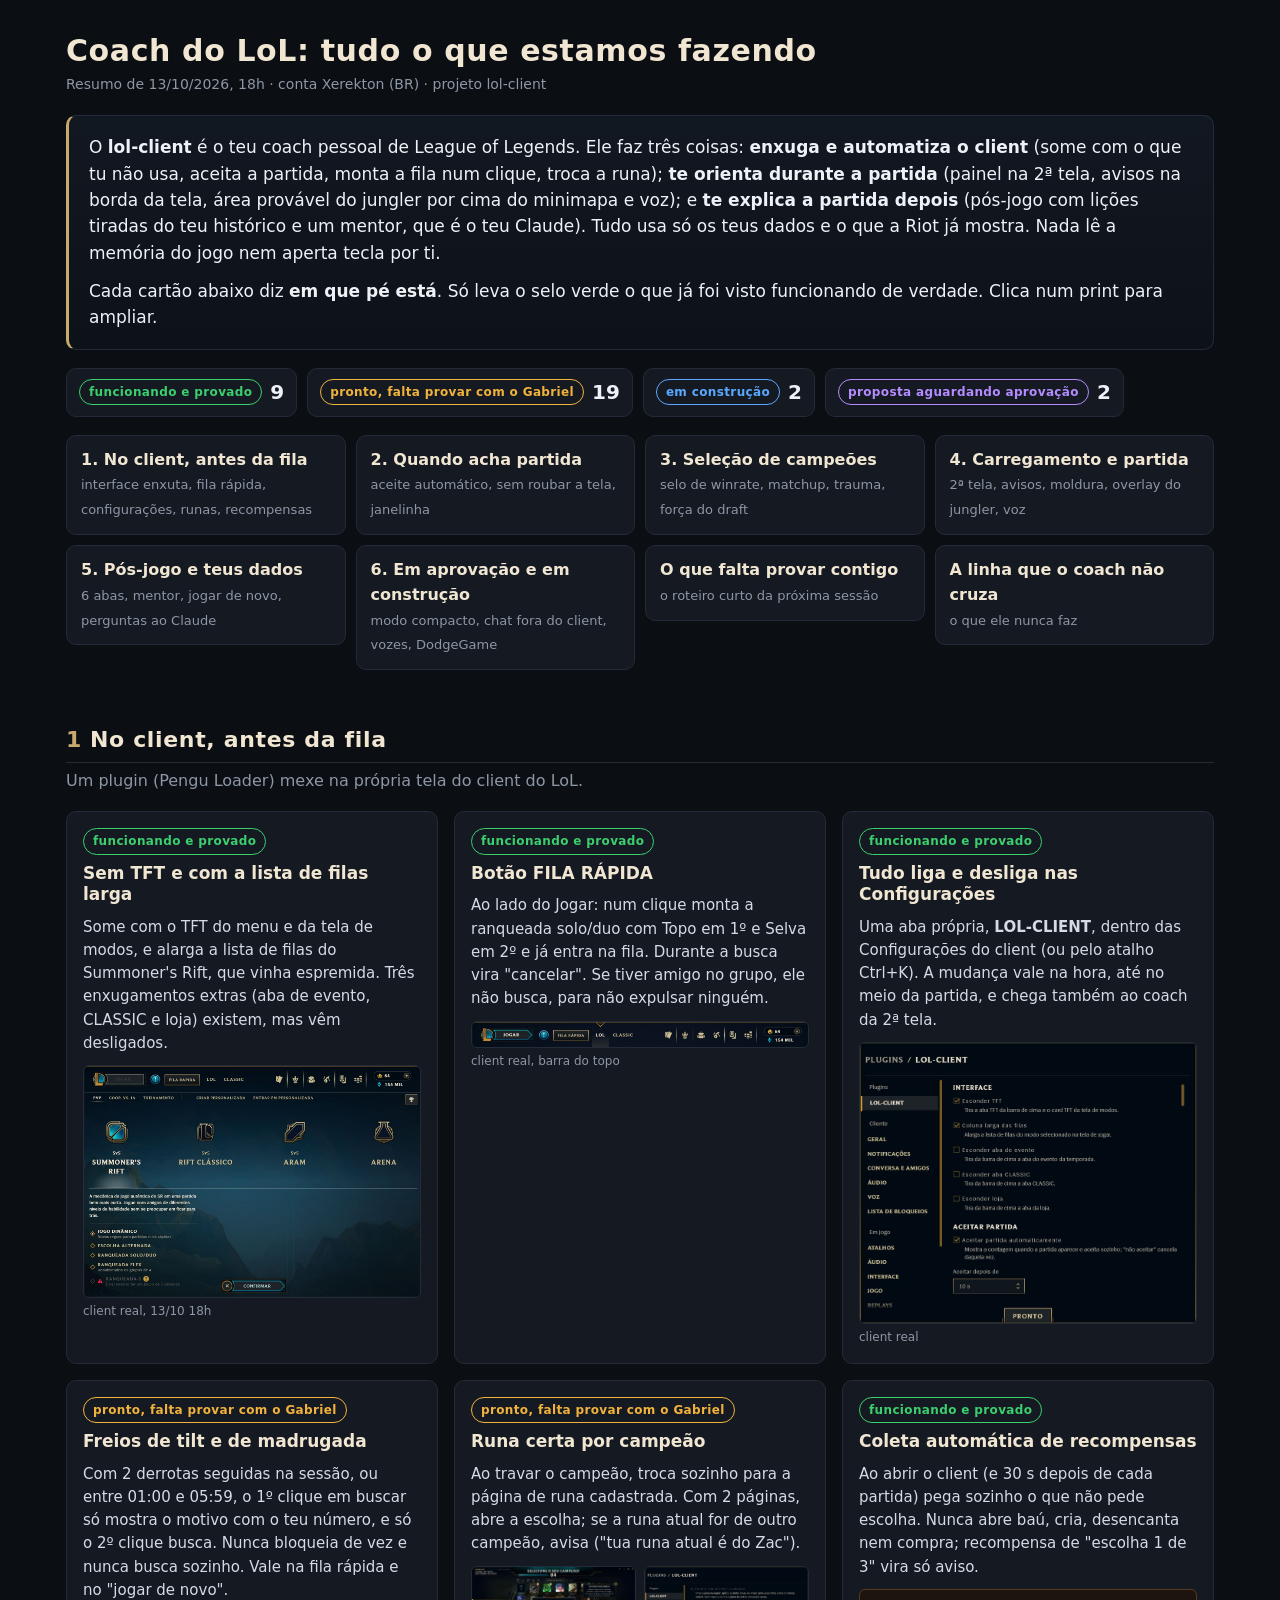
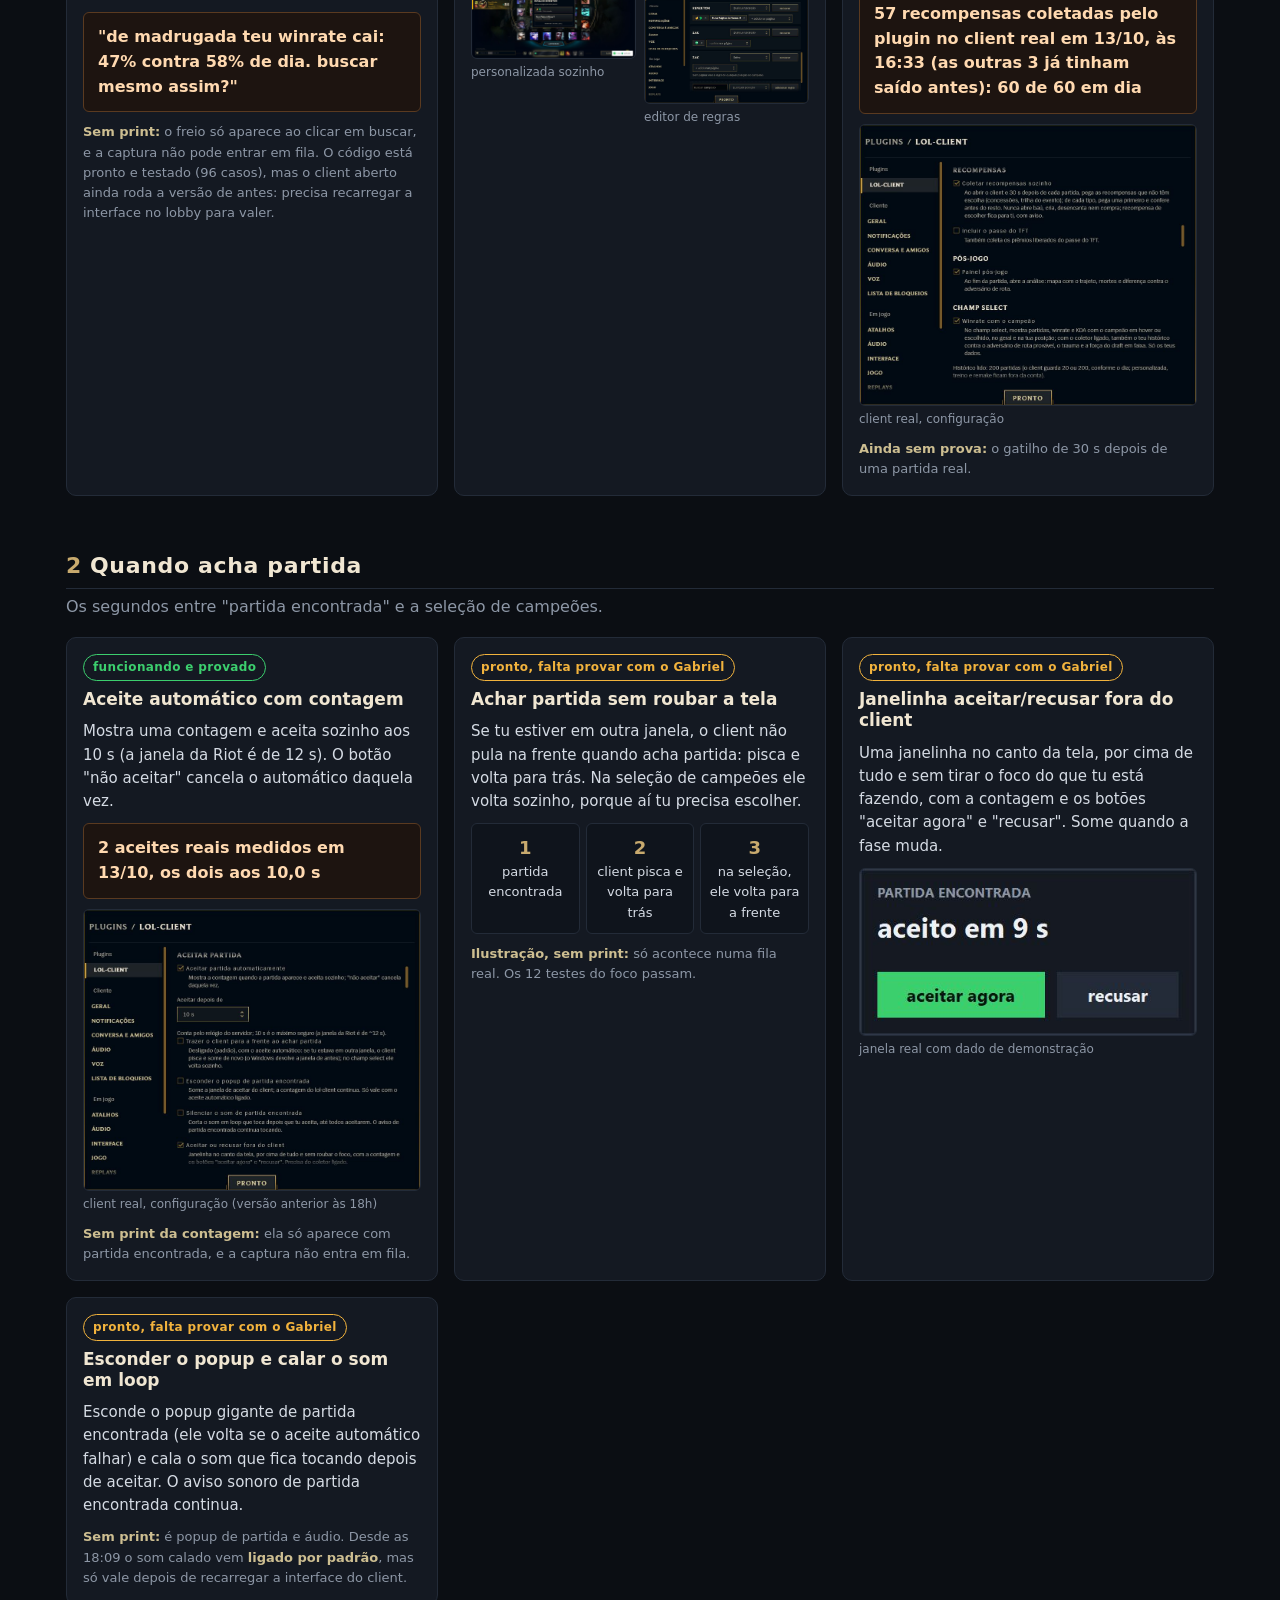
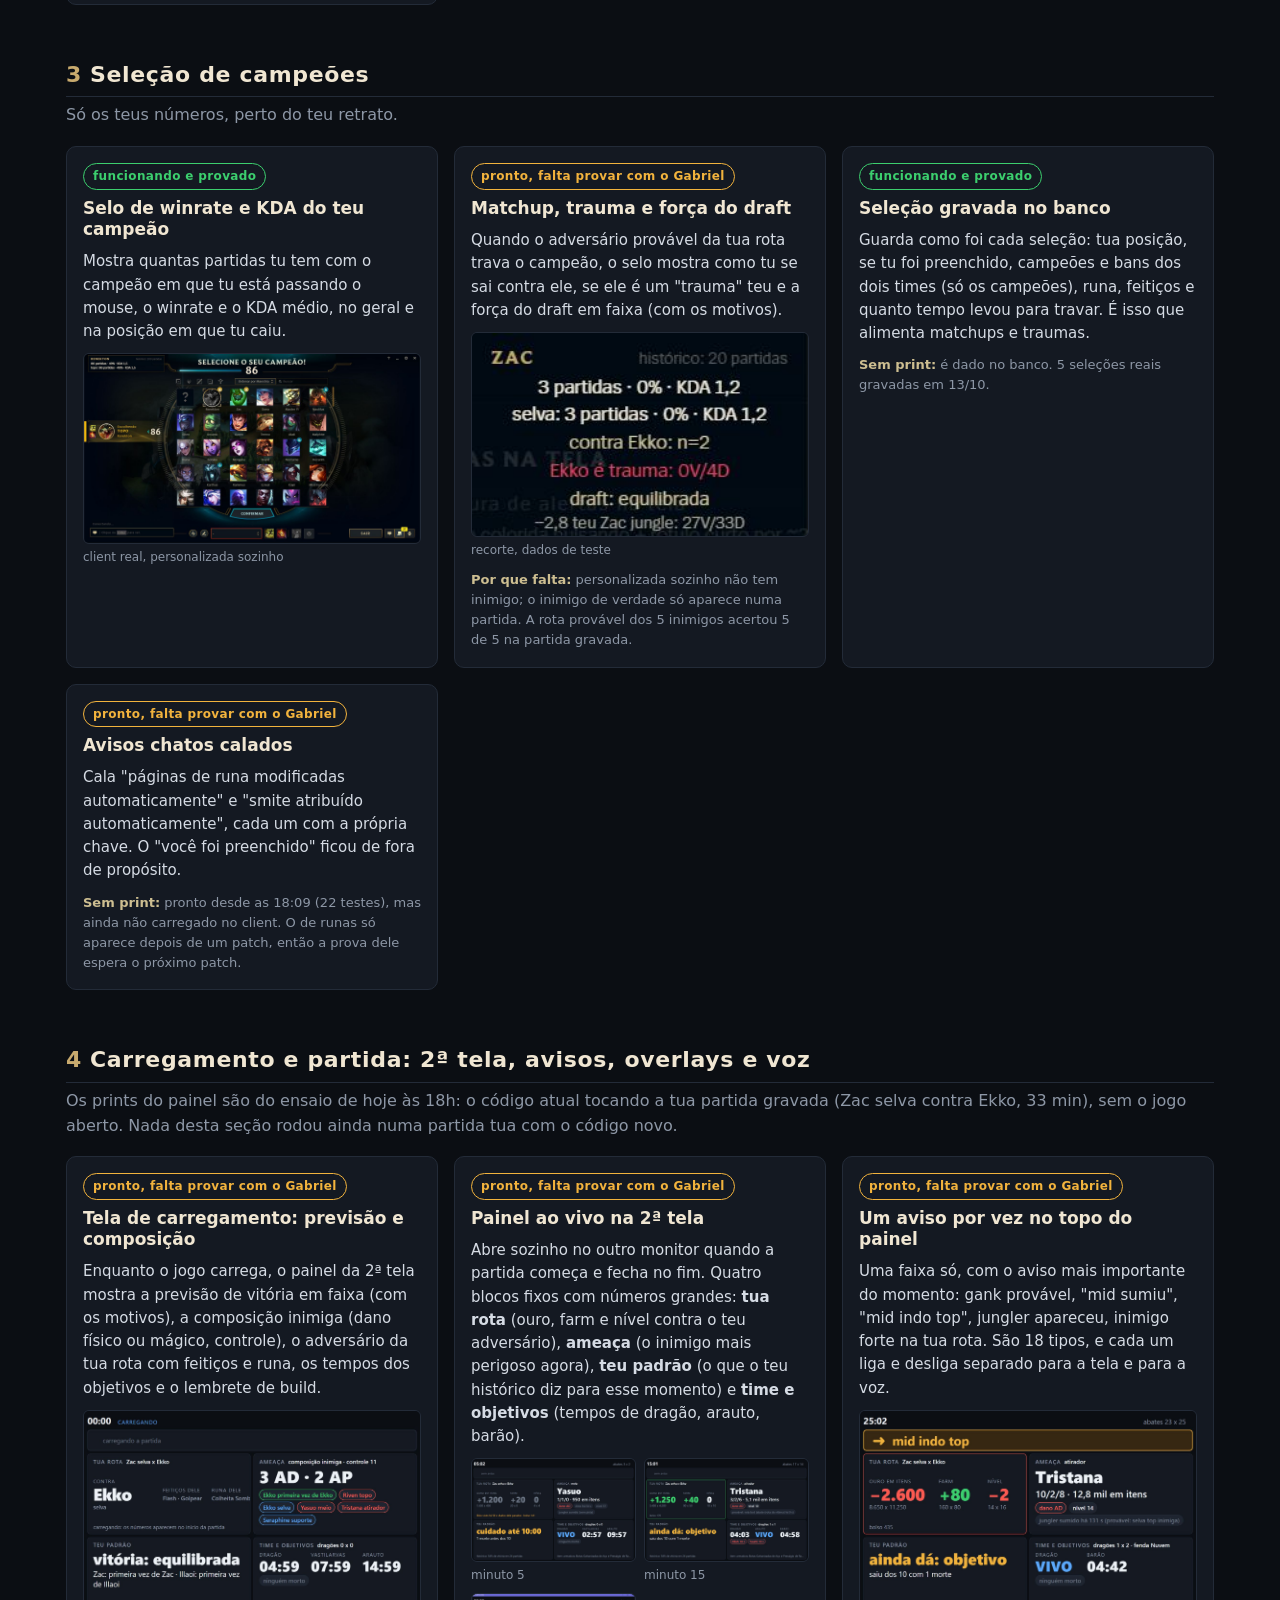
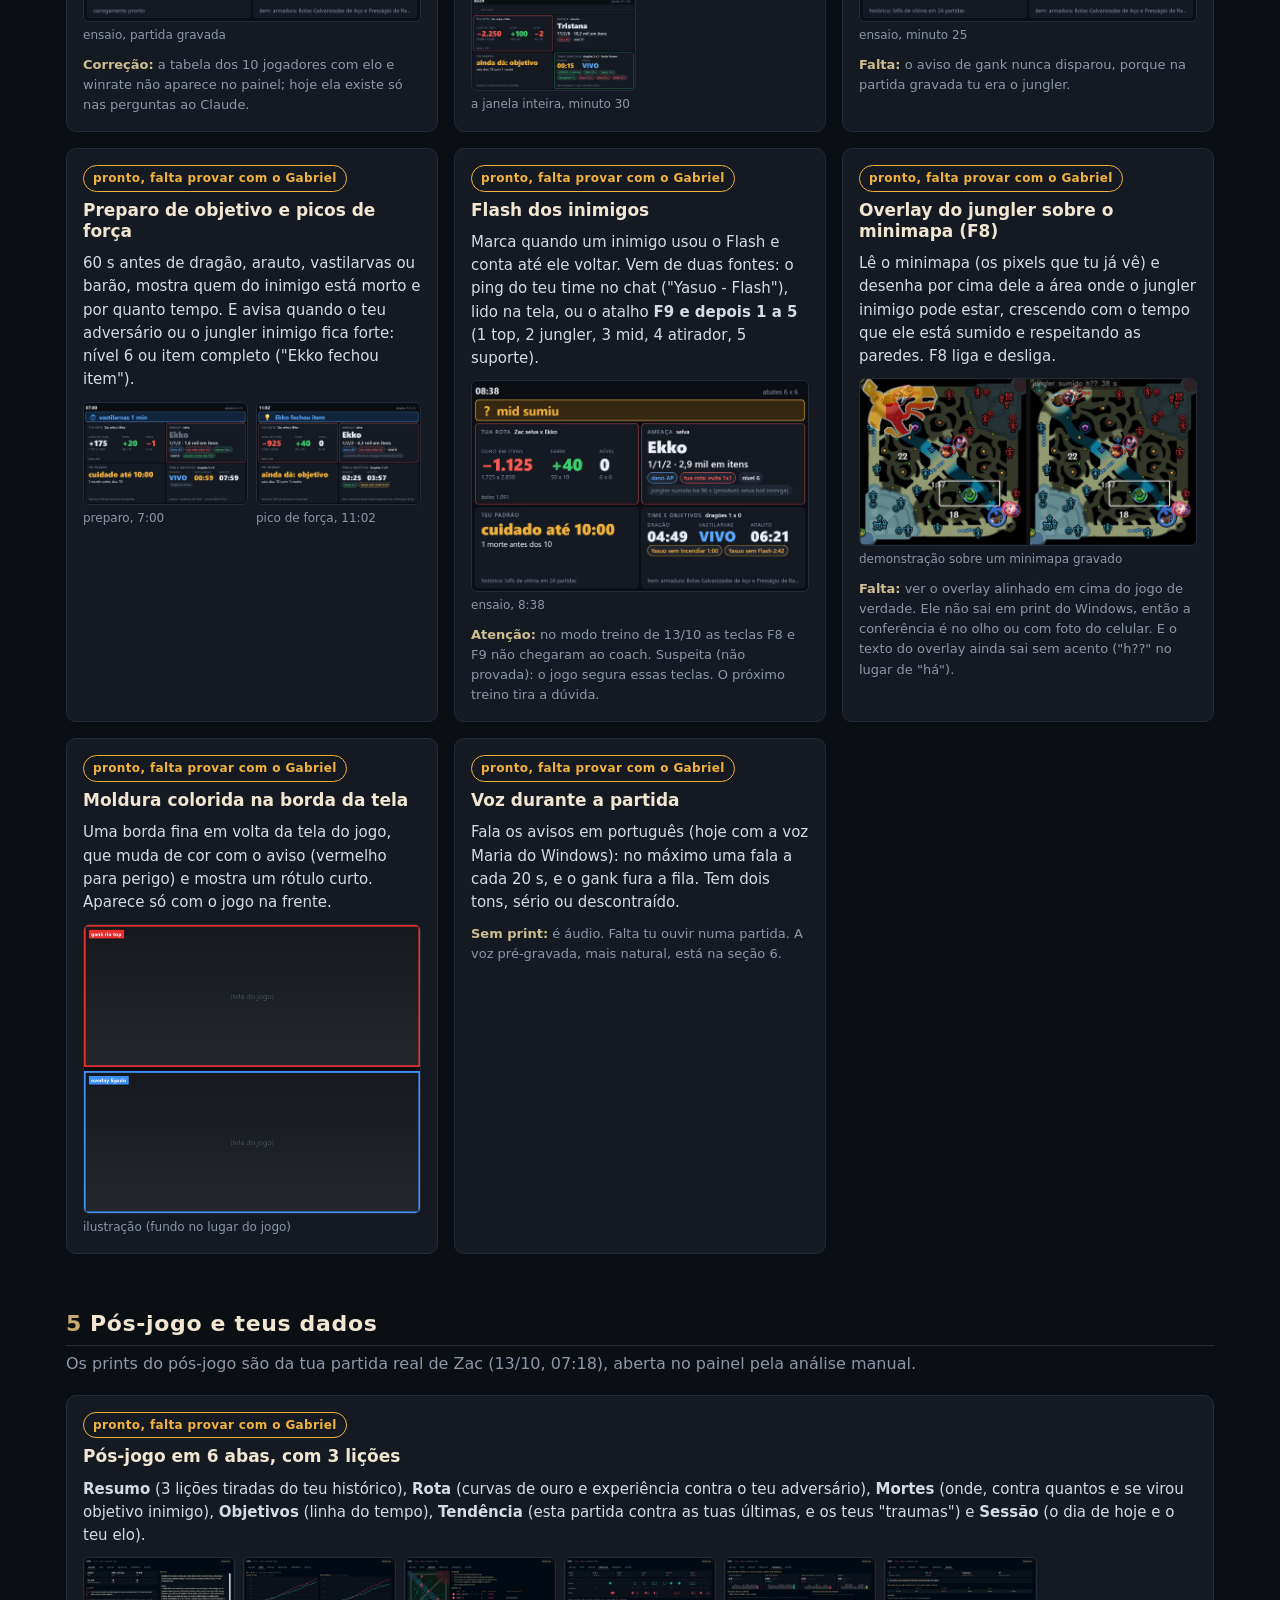
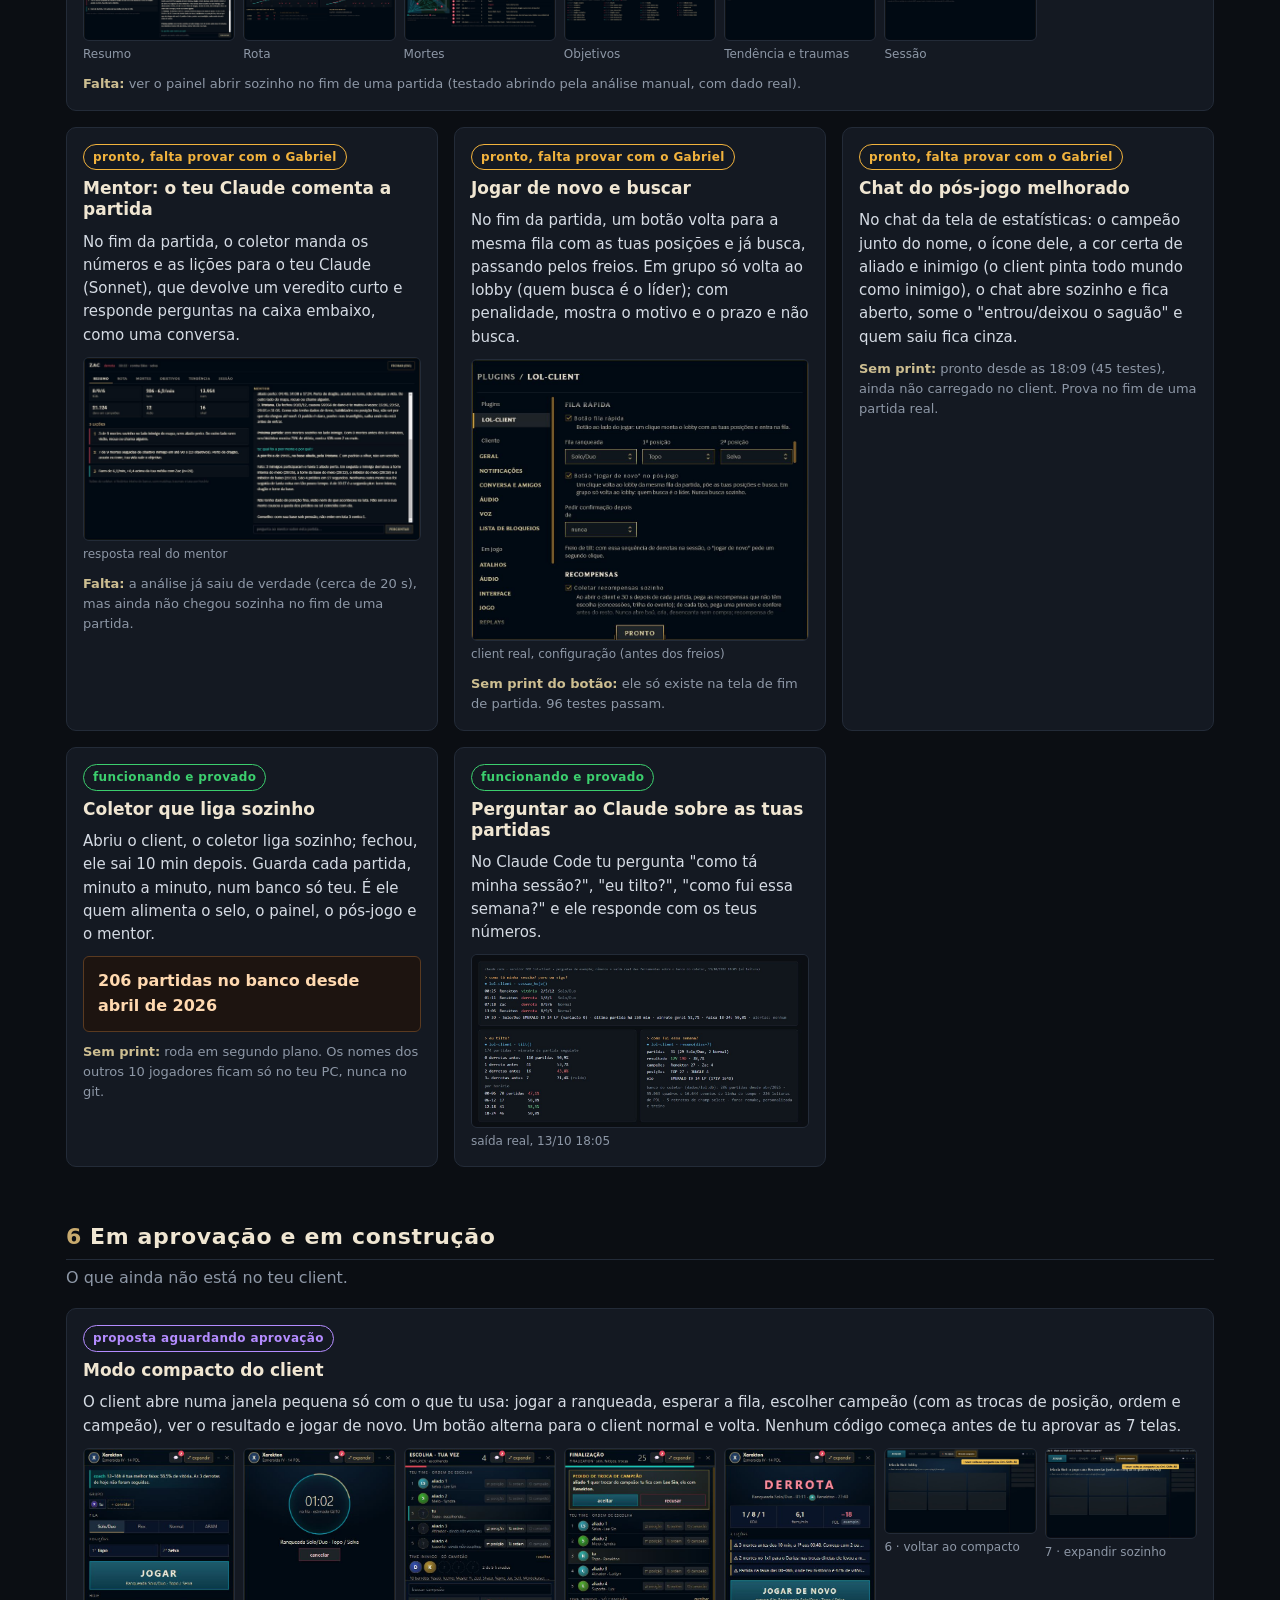
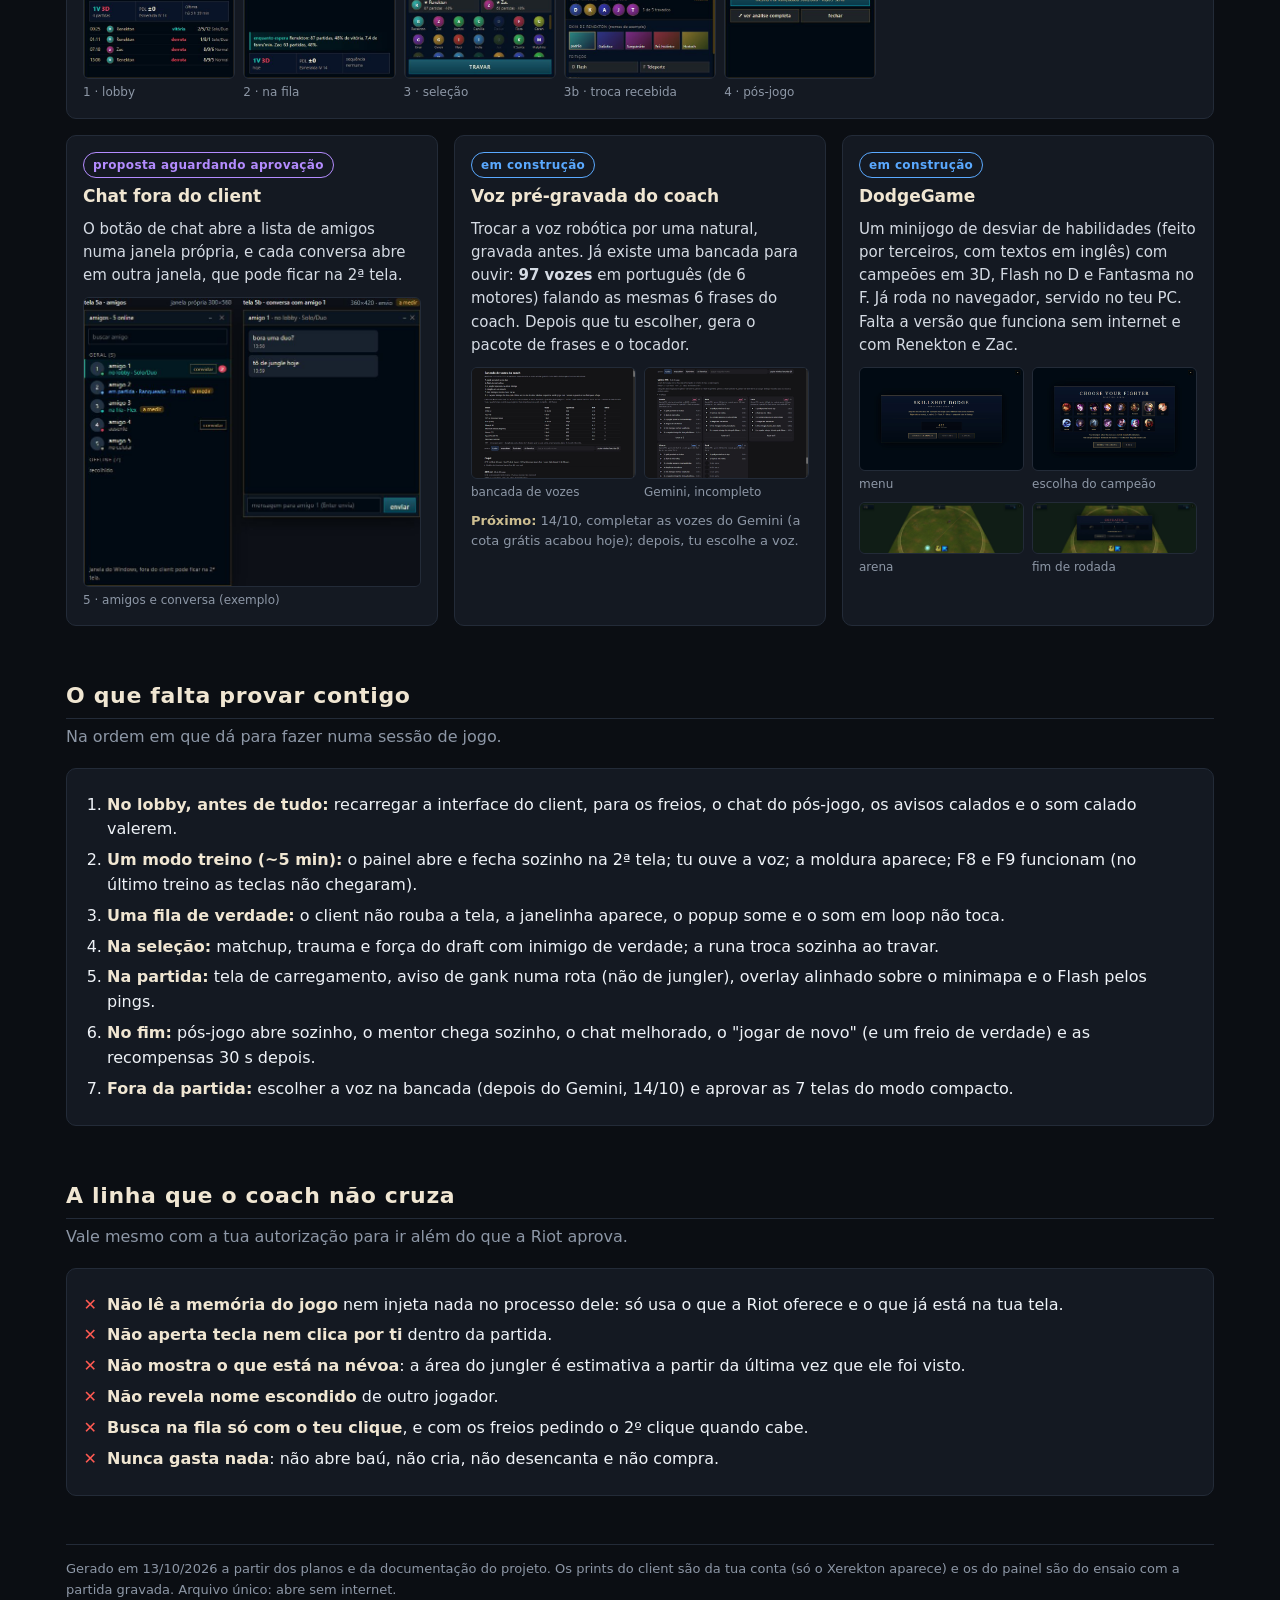
==== docs/2026-10-13-resumo-do-coach.html @ 6335f60d "resumo visual do coach com prints (13/10) html standalone com tudo o que o lol-client faz, por etapa" ====
<!doctype html>
<html lang="pt-BR">
<head>
<meta charset="utf-8">
<meta name="viewport" content="width=device-width, initial-scale=1">
<title>Resumo do coach LoL · 13/10/2026</title>
<style>
:root {
  --fundo: #0b0e13;
  --fundo2: #010a13;
  --bloco: #141922;
  --borda: #232b38;
  --texto: #eef2f7;
  --suave: #8d97a6;
  --ouro: #c8aa6e;
  --ouro-claro: #f0e6d2;
  --ouro-texto: #cdbe91;
  --verde: #3ccf6e;
  --amarelo: #f2b33d;
  --azul: #5aa9ff;
  --roxo: #b48cff;
  --vermelho: #ff5a52;
  --raio: 10px;
}
* { box-sizing: border-box; }
html { scroll-behavior: smooth; }
body {
  margin: 0; background: var(--fundo); color: var(--texto);
  font: 16px/1.55 "Segoe UI", system-ui, -apple-system, sans-serif;
}
.pagina { max-width: 1180px; margin: 0 auto; padding: 32px 16px 80px; }
h1, h2, h3 { color: var(--ouro-claro); line-height: 1.25; }
h1 { font-size: 30px; margin: 0 0 4px; letter-spacing: .02em; }
h2 {
  font-size: 22px; margin: 56px 0 6px; padding-bottom: 8px;
  border-bottom: 1px solid var(--borda); letter-spacing: .03em;
}
h2 .num { color: var(--ouro); margin-right: 8px; }
h3 { font-size: 17px; margin: 0; }
p { margin: 0 0 12px; }
a { color: var(--ouro-texto); }
.data { color: var(--suave); font-size: 14px; margin-bottom: 20px; }
.intro {
  background: linear-gradient(180deg, #121821, #0d1219); border: 1px solid var(--borda);
  border-left: 3px solid var(--ouro); border-radius: var(--raio); padding: 18px 20px; font-size: 17px;
}
.sub { color: var(--suave); margin: 0 0 18px; }

/* legenda de status */
.legenda { display: flex; flex-wrap: wrap; gap: 10px; margin: 18px 0 8px; }
.legenda .item {
  display: flex; align-items: center; gap: 8px; background: var(--bloco); border: 1px solid var(--borda);
  border-radius: var(--raio); padding: 8px 12px; font-size: 14px;
}
.legenda b { font-size: 20px; }

.selo {
  display: inline-block; font-size: 12px; font-weight: 700; letter-spacing: .03em; padding: 3px 9px;
  border-radius: 999px; border: 1.5px solid currentColor; white-space: nowrap;
}
.selo.ok { color: var(--verde); }
.selo.falta { color: var(--amarelo); }
.selo.constr { color: var(--azul); }
.selo.prop { color: var(--roxo); }

/* índice */
.indice {
  display: grid; grid-template-columns: repeat(auto-fit, minmax(240px, 1fr)); gap: 10px; margin: 18px 0 0;
  padding: 0; list-style: none;
}
.indice a {
  display: block; text-decoration: none; background: var(--bloco); border: 1px solid var(--borda);
  border-radius: var(--raio); padding: 12px 14px; color: var(--texto);
}
.indice a:hover { border-color: var(--ouro); }
.indice .t { color: var(--ouro-claro); font-weight: 600; }
.indice .d { color: var(--suave); font-size: 13px; }

/* cartões */
.grade { display: grid; grid-template-columns: repeat(auto-fill, minmax(340px, 1fr)); gap: 16px; margin-top: 18px; }
.cartao {
  background: var(--bloco); border: 1px solid var(--borda); border-radius: var(--raio);
  padding: 16px; display: flex; flex-direction: column; gap: 10px; min-width: 0;
}
.cartao.largo { grid-column: 1 / -1; }
.cartao .topo { display: flex; flex-direction: column-reverse; align-items: flex-start; gap: 8px; }
.cartao p { color: #d5dbe4; font-size: 15px; margin: 0; }
.cartao .nota { color: var(--suave); font-size: 13px; }
.cartao .nota b { color: var(--ouro-texto); font-weight: 600; }
.prints { display: grid; grid-template-columns: repeat(auto-fill, minmax(150px, 1fr)); gap: 8px; }
.prints.um { grid-template-columns: 1fr; }
.prints.dois { grid-template-columns: 1fr 1fr; }
figure { margin: 0; }
figure img {
  width: 100%; display: block; border-radius: 6px; border: 1px solid var(--borda); cursor: zoom-in;
  background: #000; aspect-ratio: auto;
}
figure img:hover { border-color: var(--ouro); }
figcaption { font-size: 12px; color: var(--suave); margin-top: 4px; }
.sem-print {
  border: 1px dashed var(--borda); border-radius: 6px; padding: 12px; font-size: 13px; color: var(--suave);
}
.frase {
  background: #1d1410; border: 1px solid #5a3a20; border-radius: 6px; padding: 12px 14px;
  color: #ffd9b0; font-weight: 600;
}
.passos3 { display: grid; grid-template-columns: repeat(3, 1fr); gap: 6px; }
.passos3 div {
  background: #0f141c; border: 1px solid var(--borda); border-radius: 6px; padding: 10px 8px;
  font-size: 13px; text-align: center; color: #d5dbe4;
}
.passos3 div b { display: block; color: var(--ouro); font-size: 18px; }

/* listas finais */
.lista { background: var(--bloco); border: 1px solid var(--borda); border-radius: var(--raio); padding: 18px 22px 18px 40px; margin: 16px 0 0; }
.lista li { margin: 6px 0; }
.lista li b { color: var(--ouro-claro); }
.linha li::marker { content: "✕  "; color: var(--vermelho); }

/* ampliar */
dialog {
  border: 1px solid var(--ouro); background: var(--fundo2); color: var(--texto); padding: 10px;
  max-width: 96vw; max-height: 94vh; border-radius: 8px;
}
dialog::backdrop { background: rgba(0, 0, 0, .85); }
dialog img { max-width: calc(96vw - 24px); max-height: calc(94vh - 70px); display: block; margin: 0 auto; cursor: zoom-out; }
dialog p { color: var(--suave); font-size: 13px; margin: 8px 4px 0; max-width: 1100px; }
.rodape { color: var(--suave); font-size: 13px; margin-top: 48px; border-top: 1px solid var(--borda); padding-top: 14px; }

@media (max-width: 560px) {
  .grade { grid-template-columns: 1fr; }
  .prints.dois { grid-template-columns: 1fr; }
  h1 { font-size: 24px; }
}
</style>
</head>
<body>
<div class="pagina">

<h1>Coach do LoL: tudo o que estamos fazendo</h1>
<div class="data">Resumo de 13/10/2026, 18h · conta Xerekton (BR) · projeto lol-client</div>

<div class="intro">
  <p>O <b>lol-client</b> é o teu coach pessoal de League of Legends. Ele faz três coisas: <b>enxuga e automatiza o client</b>
  (some com o que tu não usa, aceita a partida, monta a fila num clique, troca a runa); <b>te orienta durante a partida</b>
  (painel na 2ª tela, avisos na borda da tela, área provável do jungler por cima do minimapa e voz); e <b>te explica a partida
  depois</b> (pós-jogo com lições tiradas do teu histórico e um mentor, que é o teu Claude). Tudo usa só os teus dados e o que
  a Riot já mostra. Nada lê a memória do jogo nem aperta tecla por ti.</p>
  <p style="margin:0">Cada cartão abaixo diz <b>em que pé está</b>. Só leva o selo verde o que já foi visto funcionando de verdade.
  Clica num print para ampliar.</p>
</div>

<div class="legenda" id="legenda">
  <div class="item"><span class="selo ok">funcionando e provado</span><b data-conta="ok">0</b></div>
  <div class="item"><span class="selo falta">pronto, falta provar com o Gabriel</span><b data-conta="falta">0</b></div>
  <div class="item"><span class="selo constr">em construção</span><b data-conta="constr">0</b></div>
  <div class="item"><span class="selo prop">proposta aguardando aprovação</span><b data-conta="prop">0</b></div>
</div>

<ul class="indice">
  <li><a href="#client"><span class="t">1. No client, antes da fila</span><br><span class="d">interface enxuta, fila rápida, configurações, runas, recompensas</span></a></li>
  <li><a href="#partida-achada"><span class="t">2. Quando acha partida</span><br><span class="d">aceite automático, sem roubar a tela, janelinha</span></a></li>
  <li><a href="#champ"><span class="t">3. Seleção de campeões</span><br><span class="d">selo de winrate, matchup, trauma, força do draft</span></a></li>
  <li><a href="#ao-vivo"><span class="t">4. Carregamento e partida</span><br><span class="d">2ª tela, avisos, moldura, overlay do jungler, voz</span></a></li>
  <li><a href="#pos-jogo"><span class="t">5. Pós-jogo e teus dados</span><br><span class="d">6 abas, mentor, jogar de novo, perguntas ao Claude</span></a></li>
  <li><a href="#novidades"><span class="t">6. Em aprovação e em construção</span><br><span class="d">modo compacto, chat fora do client, vozes, DodgeGame</span></a></li>
  <li><a href="#falta"><span class="t">O que falta provar contigo</span><br><span class="d">o roteiro curto da próxima sessão</span></a></li>
  <li><a href="#linha"><span class="t">A linha que o coach não cruza</span><br><span class="d">o que ele nunca faz</span></a></li>
</ul>

<!-- ====================================================== 1 -->
<h2 id="client"><span class="num">1</span>No client, antes da fila</h2>
<p class="sub">Um plugin (Pengu Loader) mexe na própria tela do client do LoL.</p>
<div class="grade">

  <div class="cartao" data-status="ok">
    <div class="topo"><h3>Sem TFT e com a lista de filas larga</h3><span class="selo ok">funcionando e provado</span></div>
    <p>Some com o TFT do menu e da tela de modos, e alarga a lista de filas do Summoner's Rift, que vinha espremida.
    Três enxugamentos extras (aba de evento, CLASSIC e loja) existem, mas vêm desligados.</p>
    <div class="prints um"><figure><img src="[data-uri]" alt="Tela de modos sem o TFT"
      data-legenda="Client real, 13/10 às 18h: tela de modos com Summoner's Rift, Rift Clássico, ARAM e Arena. O TFT sumiu e a lista de filas está larga (340 px), medido na hora."><figcaption>client real, 13/10 18h</figcaption></figure></div>
  </div>

  <div class="cartao" data-status="ok">
    <div class="topo"><h3>Botão FILA RÁPIDA</h3><span class="selo ok">funcionando e provado</span></div>
    <p>Ao lado do Jogar: num clique monta a ranqueada solo/duo com Topo em 1º e Selva em 2º e já entra na fila.
    Durante a busca vira "cancelar". Se tiver amigo no grupo, ele não busca, para não expulsar ninguém.</p>
    <div class="prints um"><figure><img src="[data-uri]" alt="Botão fila rápida"
      data-legenda="Barra do topo do client real: o botão FILA RÁPIDA ao lado do JOGAR. Nada foi clicado para o print."><figcaption>client real, barra do topo</figcaption></figure></div>
  </div>

  <div class="cartao" data-status="ok">
    <div class="topo"><h3>Tudo liga e desliga nas Configurações</h3><span class="selo ok">funcionando e provado</span></div>
    <p>Uma aba própria, <b>LOL-CLIENT</b>, dentro das Configurações do client (ou pelo atalho Ctrl+K). A mudança vale na hora,
    até no meio da partida, e chega também ao coach da 2ª tela.</p>
    <div class="prints um"><figure><img src="[data-uri]" alt="Configurações LOL-CLIENT"
      data-legenda="Configurações › Plugins › LOL-CLIENT no client real: Esconder TFT e Coluna larga ligados; os 3 extras desligados; aceite automático aos 10 s."><figcaption>client real</figcaption></figure></div>
  </div>

  <div class="cartao" data-status="falta">
    <div class="topo"><h3>Freios de tilt e de madrugada</h3><span class="selo falta">pronto, falta provar com o Gabriel</span></div>
    <p>Com 2 derrotas seguidas na sessão, ou entre 01:00 e 05:59, o 1º clique em buscar só mostra o motivo com o teu número,
    e só o 2º clique busca. Nunca bloqueia de vez e nunca busca sozinho. Vale na fila rápida e no "jogar de novo".</p>
    <div class="frase">"de madrugada teu winrate cai: 47% contra 58% de dia. buscar mesmo assim?"</div>
    <p class="nota"><b>Sem print:</b> o freio só aparece ao clicar em buscar, e a captura não pode entrar em fila. O código está pronto
    e testado (96 casos), mas o client aberto ainda roda a versão de antes: precisa recarregar a interface no lobby para valer.</p>
  </div>

  <div class="cartao" data-status="falta">
    <div class="topo"><h3>Runa certa por campeão</h3><span class="selo falta">pronto, falta provar com o Gabriel</span></div>
    <p>Ao travar o campeão, troca sozinho para a página de runa cadastrada. Com 2 páginas, abre a escolha; se a runa atual for
    de outro campeão, avisa ("tua runa atual é do Zac").</p>
    <div class="prints dois">
      <figure><img src="[data-uri]" alt="Popup de runas do Renekton"
        data-legenda="Personalizada sozinho (só o Xerekton): popup RUNAS DE RENEKTON com as 2 páginas e o aviso 'runa aplicada'. Falta travar numa partida de verdade."><figcaption>personalizada sozinho</figcaption></figure>
      <figure><img src="[data-uri]" alt="Editor de regras de runa"
        data-legenda="Editor de regras de runa nas Configurações: Renekton com 2 páginas, Zac em qualquer posição, Zac na selva."><figcaption>editor de regras</figcaption></figure>
    </div>
  </div>

  <div class="cartao" data-status="ok">
    <div class="topo"><h3>Coleta automática de recompensas</h3><span class="selo ok">funcionando e provado</span></div>
    <p>Ao abrir o client (e 30 s depois de cada partida) pega sozinho o que não pede escolha. Nunca abre baú, cria, desencanta
    nem compra; recompensa de "escolha 1 de 3" vira só aviso.</p>
    <div class="frase">57 recompensas coletadas pelo plugin no client real em 13/10, às 16:33 (as outras 3 já tinham saído antes): 60 de 60 em dia</div>
    <div class="prints um"><figure><img src="[data-uri]" alt="Configuração de recompensas"
      data-legenda="Seção RECOMPENSAS nas Configurações do client real: coleta ligada, passe do TFT desligado."><figcaption>client real, configuração</figcaption></figure></div>
    <p class="nota"><b>Ainda sem prova:</b> o gatilho de 30 s depois de uma partida real.</p>
  </div>

</div>

<!-- ====================================================== 2 -->
<h2 id="partida-achada"><span class="num">2</span>Quando acha partida</h2>
<p class="sub">Os segundos entre "partida encontrada" e a seleção de campeões.</p>
<div class="grade">

  <div class="cartao" data-status="ok">
    <div class="topo"><h3>Aceite automático com contagem</h3><span class="selo ok">funcionando e provado</span></div>
    <p>Mostra uma contagem e aceita sozinho aos 10 s (a janela da Riot é de 12 s). O botão "não aceitar" cancela o automático
    daquela vez.</p>
    <div class="frase">2 aceites reais medidos em 13/10, os dois aos 10,0 s</div>
    <div class="prints um"><figure><img src="[data-uri]" alt="Configuração de aceitar partida"
      data-legenda="Seção ACEITAR PARTIDA no client real. Atenção: é a versão carregada antes das mudanças das 18h; no código atual o 'silenciar o som' vem ligado e o texto diz 'depois de aceitar'."><figcaption>client real, configuração (versão anterior às 18h)</figcaption></figure></div>
    <p class="nota"><b>Sem print da contagem:</b> ela só aparece com partida encontrada, e a captura não entra em fila.</p>
  </div>

  <div class="cartao" data-status="falta">
    <div class="topo"><h3>Achar partida sem roubar a tela</h3><span class="selo falta">pronto, falta provar com o Gabriel</span></div>
    <p>Se tu estiver em outra janela, o client não pula na frente quando acha partida: pisca e volta para trás. Na seleção de
    campeões ele volta sozinho, porque aí tu precisa escolher.</p>
    <div class="passos3">
      <div><b>1</b>partida encontrada</div>
      <div><b>2</b>client pisca e volta para trás</div>
      <div><b>3</b>na seleção, ele volta para a frente</div>
    </div>
    <p class="nota"><b>Ilustração, sem print:</b> só acontece numa fila real. Os 12 testes do foco passam.</p>
  </div>

  <div class="cartao" data-status="falta">
    <div class="topo"><h3>Janelinha aceitar/recusar fora do client</h3><span class="selo falta">pronto, falta provar com o Gabriel</span></div>
    <p>Uma janelinha no canto da tela, por cima de tudo e sem tirar o foco do que tu está fazendo, com a contagem e os botões
    "aceitar agora" e "recusar". Some quando a fase muda.</p>
    <div class="prints um"><figure><img src="[data-uri]" alt="Janelinha de partida encontrada"
      data-legenda="A janelinha de verdade, aberta com uma partida de demonstração (nada foi ao client), capturada e fechada logo depois."><figcaption>janela real com dado de demonstração</figcaption></figure></div>
  </div>

  <div class="cartao" data-status="falta">
    <div class="topo"><h3>Esconder o popup e calar o som em loop</h3><span class="selo falta">pronto, falta provar com o Gabriel</span></div>
    <p>Esconde o popup gigante de partida encontrada (ele volta se o aceite automático falhar) e cala o som que fica tocando
    depois de aceitar. O aviso sonoro de partida encontrada continua.</p>
    <p class="nota"><b>Sem print:</b> é popup de partida e áudio. Desde as 18:09 o som calado vem <b>ligado por padrão</b>, mas só vale
    depois de recarregar a interface do client.</p>
  </div>

</div>

<!-- ====================================================== 3 -->
<h2 id="champ"><span class="num">3</span>Seleção de campeões</h2>
<p class="sub">Só os teus números, perto do teu retrato.</p>
<div class="grade">

  <div class="cartao" data-status="ok">
    <div class="topo"><h3>Selo de winrate e KDA do teu campeão</h3><span class="selo ok">funcionando e provado</span></div>
    <p>Mostra quantas partidas tu tem com o campeão em que tu está passando o mouse, o winrate e o KDA médio, no geral e na posição
    em que tu caiu.</p>
    <div class="prints um"><figure><img src="[data-uri]" alt="Selo de winrate do Renekton"
      data-legenda="Personalizada sozinho (só o Xerekton): selo no canto, 'Renekton: 86 partidas · 49% · KDA 1,5', igual ao cálculo do coletor."><figcaption>client real, personalizada sozinho</figcaption></figure></div>
  </div>

  <div class="cartao" data-status="falta">
    <div class="topo"><h3>Matchup, trauma e força do draft</h3><span class="selo falta">pronto, falta provar com o Gabriel</span></div>
    <p>Quando o adversário provável da tua rota trava o campeão, o selo mostra como tu se sai contra ele, se ele é um "trauma"
    teu e a força do draft em faixa (com os motivos).</p>
    <div class="prints um"><figure><img src="[data-uri]" alt="Selo com matchup e trauma"
      data-legenda="Recorte do selo com dados de teste (o inimigo veio de uma partida gravada): 'contra Ekko: n=2', 'Ekko é trauma: 0V/4D', 'draft: equilibrada'."><figcaption>recorte, dados de teste</figcaption></figure></div>
    <p class="nota"><b>Por que falta:</b> personalizada sozinho não tem inimigo; o inimigo de verdade só aparece numa partida.
    A rota provável dos 5 inimigos acertou 5 de 5 na partida gravada.</p>
  </div>

  <div class="cartao" data-status="ok">
    <div class="topo"><h3>Seleção gravada no banco</h3><span class="selo ok">funcionando e provado</span></div>
    <p>Guarda como foi cada seleção: tua posição, se tu foi preenchido, campeões e bans dos dois times (só os campeões), runa,
    feitiços e quanto tempo levou para travar. É isso que alimenta matchups e traumas.</p>
    <p class="nota"><b>Sem print:</b> é dado no banco. 5 seleções reais gravadas em 13/10.</p>
  </div>

  <div class="cartao" data-status="falta">
    <div class="topo"><h3>Avisos chatos calados</h3><span class="selo falta">pronto, falta provar com o Gabriel</span></div>
    <p>Cala "páginas de runa modificadas automaticamente" e "smite atribuído automaticamente", cada um com a própria chave.
    O "você foi preenchido" ficou de fora de propósito.</p>
    <p class="nota"><b>Sem print:</b> pronto desde as 18:09 (22 testes), mas ainda não carregado no client. O de runas só aparece
    depois de um patch, então a prova dele espera o próximo patch.</p>
  </div>

</div>

<!-- ====================================================== 4 -->
<h2 id="ao-vivo"><span class="num">4</span>Carregamento e partida: 2ª tela, avisos, overlays e voz</h2>
<p class="sub">Os prints do painel são do ensaio de hoje às 18h: o código atual tocando a tua partida gravada (Zac selva contra Ekko,
33 min), sem o jogo aberto. Nada desta seção rodou ainda numa partida tua com o código novo.</p>
<div class="grade">

  <div class="cartao" data-status="falta">
    <div class="topo"><h3>Tela de carregamento: previsão e composição</h3><span class="selo falta">pronto, falta provar com o Gabriel</span></div>
    <p>Enquanto o jogo carrega, o painel da 2ª tela mostra a previsão de vitória em faixa (com os motivos), a composição inimiga
    (dano físico ou mágico, controle), o adversário da tua rota com feitiços e runa, os tempos dos objetivos e o lembrete de build.</p>
    <div class="prints um"><figure><img src="[data-uri]" alt="Painel no carregamento"
      data-legenda="Ensaio de hoje (18:02), partida gravada, Riot API simulada: 'vitória: equilibrada', '3 AD · 2 AP · controle 11', inimigos por rota e lembrete de armadura."><figcaption>ensaio, partida gravada</figcaption></figure></div>
    <p class="nota"><b>Correção:</b> a tabela dos 10 jogadores com elo e winrate não aparece no painel; hoje ela existe só nas perguntas ao Claude.</p>
  </div>

  <div class="cartao" data-status="falta">
    <div class="topo"><h3>Painel ao vivo na 2ª tela</h3><span class="selo falta">pronto, falta provar com o Gabriel</span></div>
    <p>Abre sozinho no outro monitor quando a partida começa e fecha no fim. Quatro blocos fixos com números grandes:
    <b>tua rota</b> (ouro, farm e nível contra o teu adversário), <b>ameaça</b> (o inimigo mais perigoso agora),
    <b>teu padrão</b> (o que o teu histórico diz para esse momento) e <b>time e objetivos</b> (tempos de dragão, arauto, barão).</p>
    <div class="prints">
      <figure><img src="[data-uri]" alt="Painel aos 5 min"
        data-legenda="Ensaio, minuto 5: 'cuidado até 10:00' (teu padrão), Yasuo como ameaça, aviso de que o Ekko está há 58 s fora de vista."><figcaption>minuto 5</figcaption></figure>
      <figure><img src="[data-uri]" alt="Painel aos 15 min"
        data-legenda="Ensaio, minuto 15: +1.250 de ouro na rota, Tristana como ameaça, inimigos mortos com o tempo para renascer."><figcaption>minuto 15</figcaption></figure>
      <figure><img src="[data-uri]" alt="Janela do painel"
        data-legenda="A janela 'Coach ao vivo' como ela abre na 2ª tela (ensaio, minuto 30): JANELA com 3 inimigos mortos e o barão vivo."><figcaption>a janela inteira, minuto 30</figcaption></figure>
    </div>
  </div>

  <div class="cartao" data-status="falta">
    <div class="topo"><h3>Um aviso por vez no topo do painel</h3><span class="selo falta">pronto, falta provar com o Gabriel</span></div>
    <p>Uma faixa só, com o aviso mais importante do momento: gank provável, "mid sumiu", "mid indo top", jungler apareceu,
    inimigo forte na tua rota. São 18 tipos, e cada um liga e desliga separado para a tela e para a voz.</p>
    <div class="prints um"><figure><img src="[data-uri]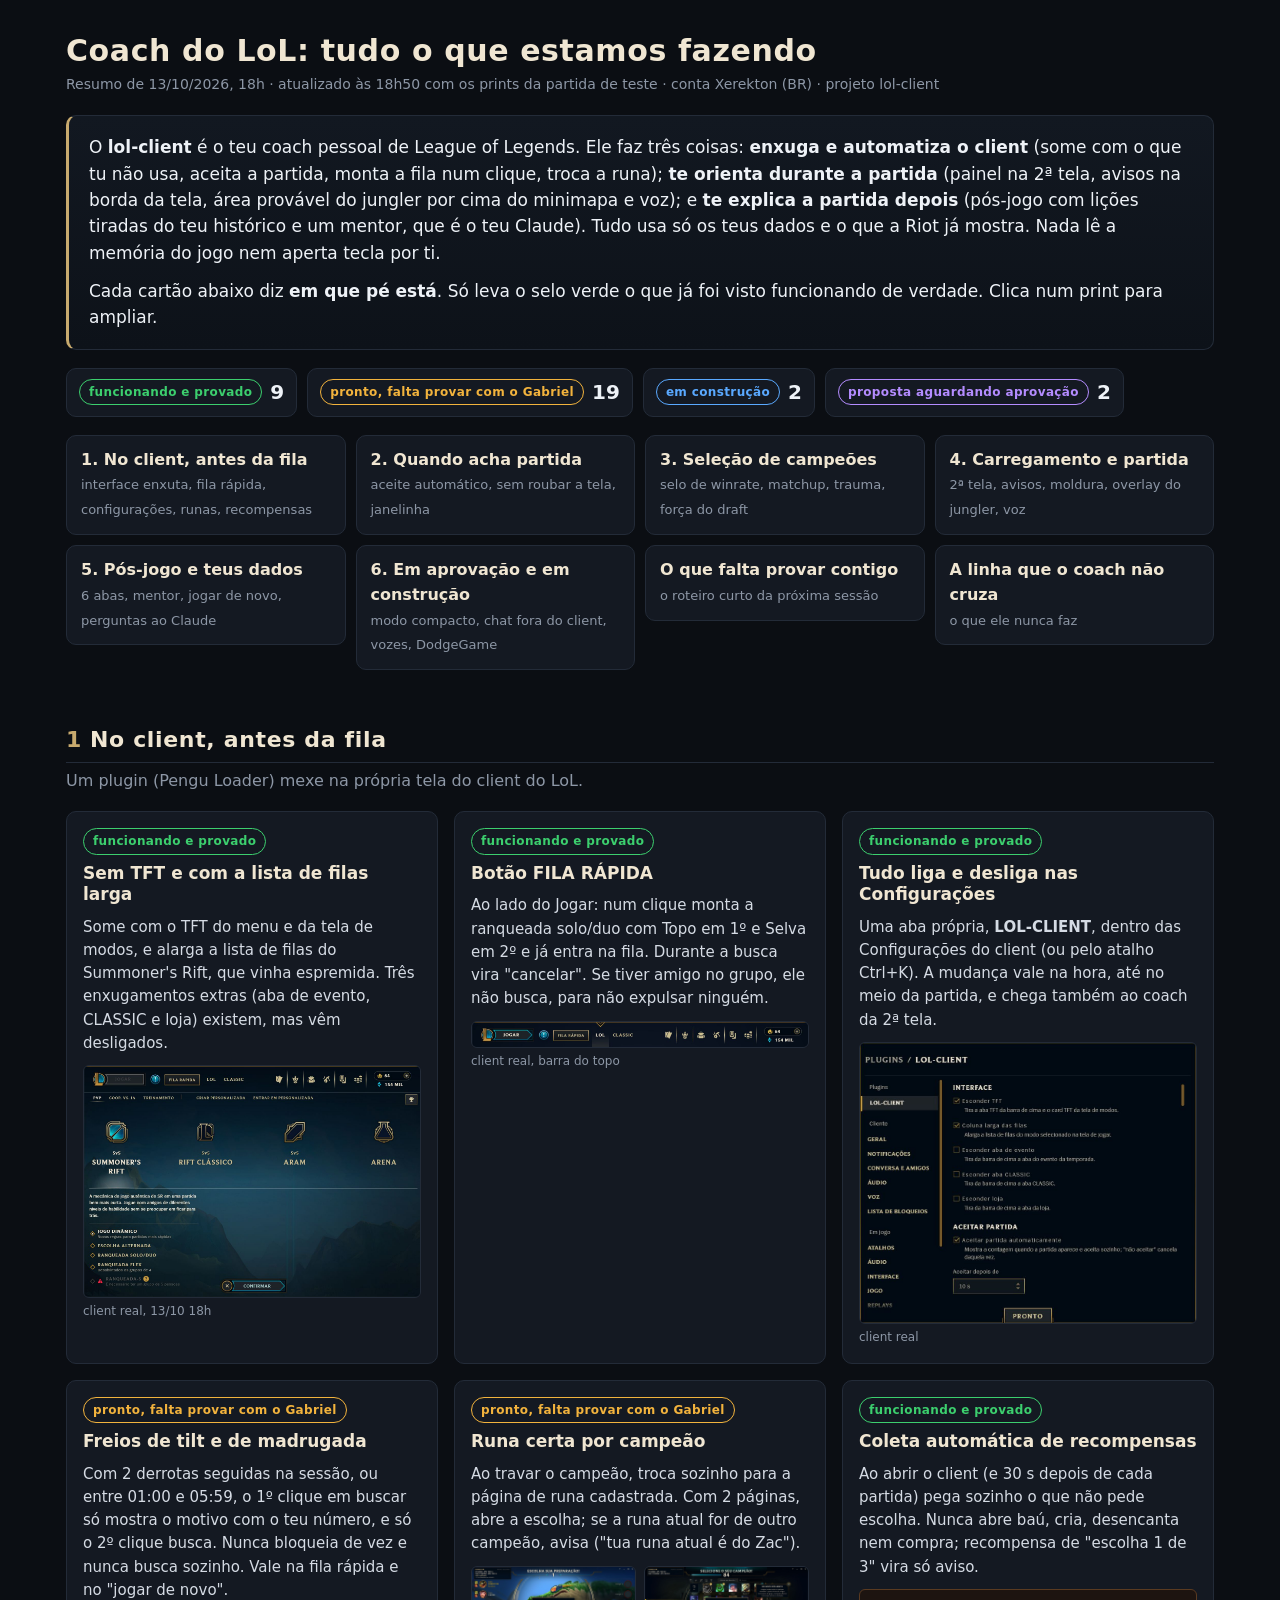
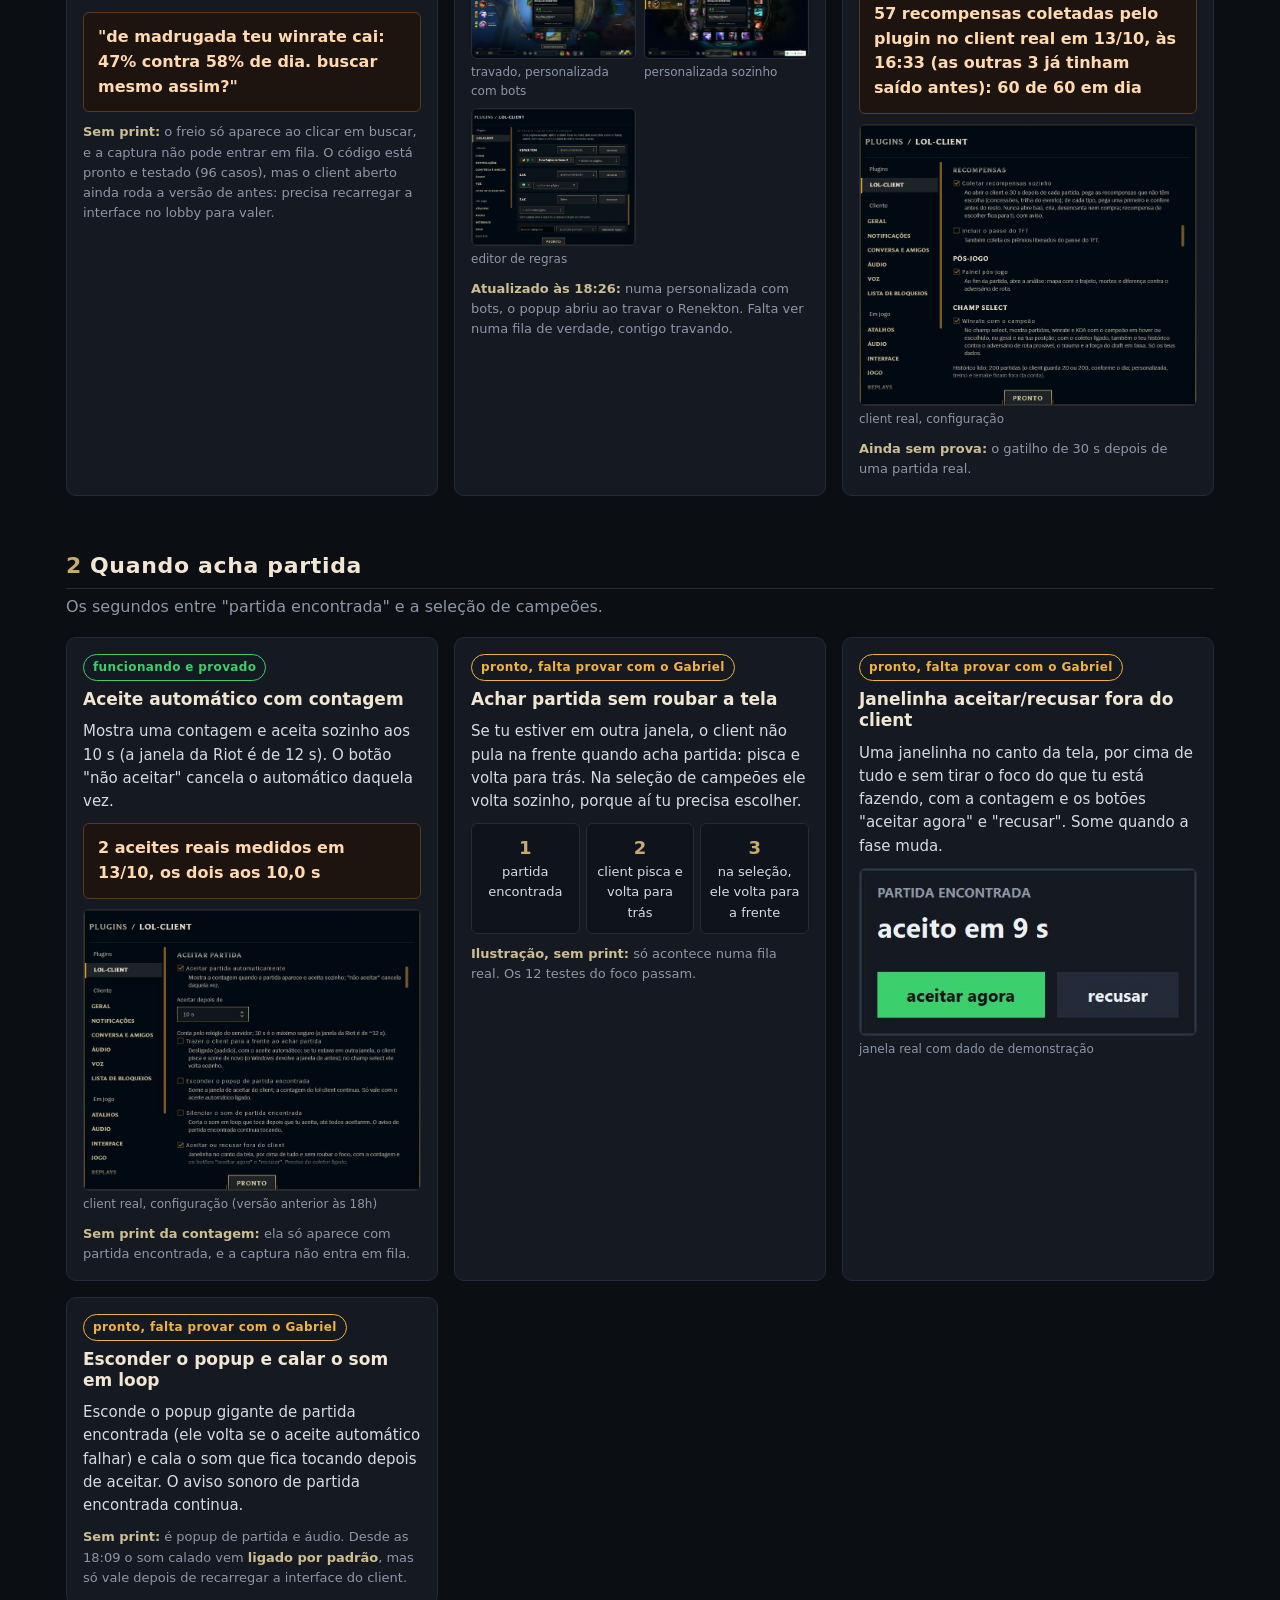
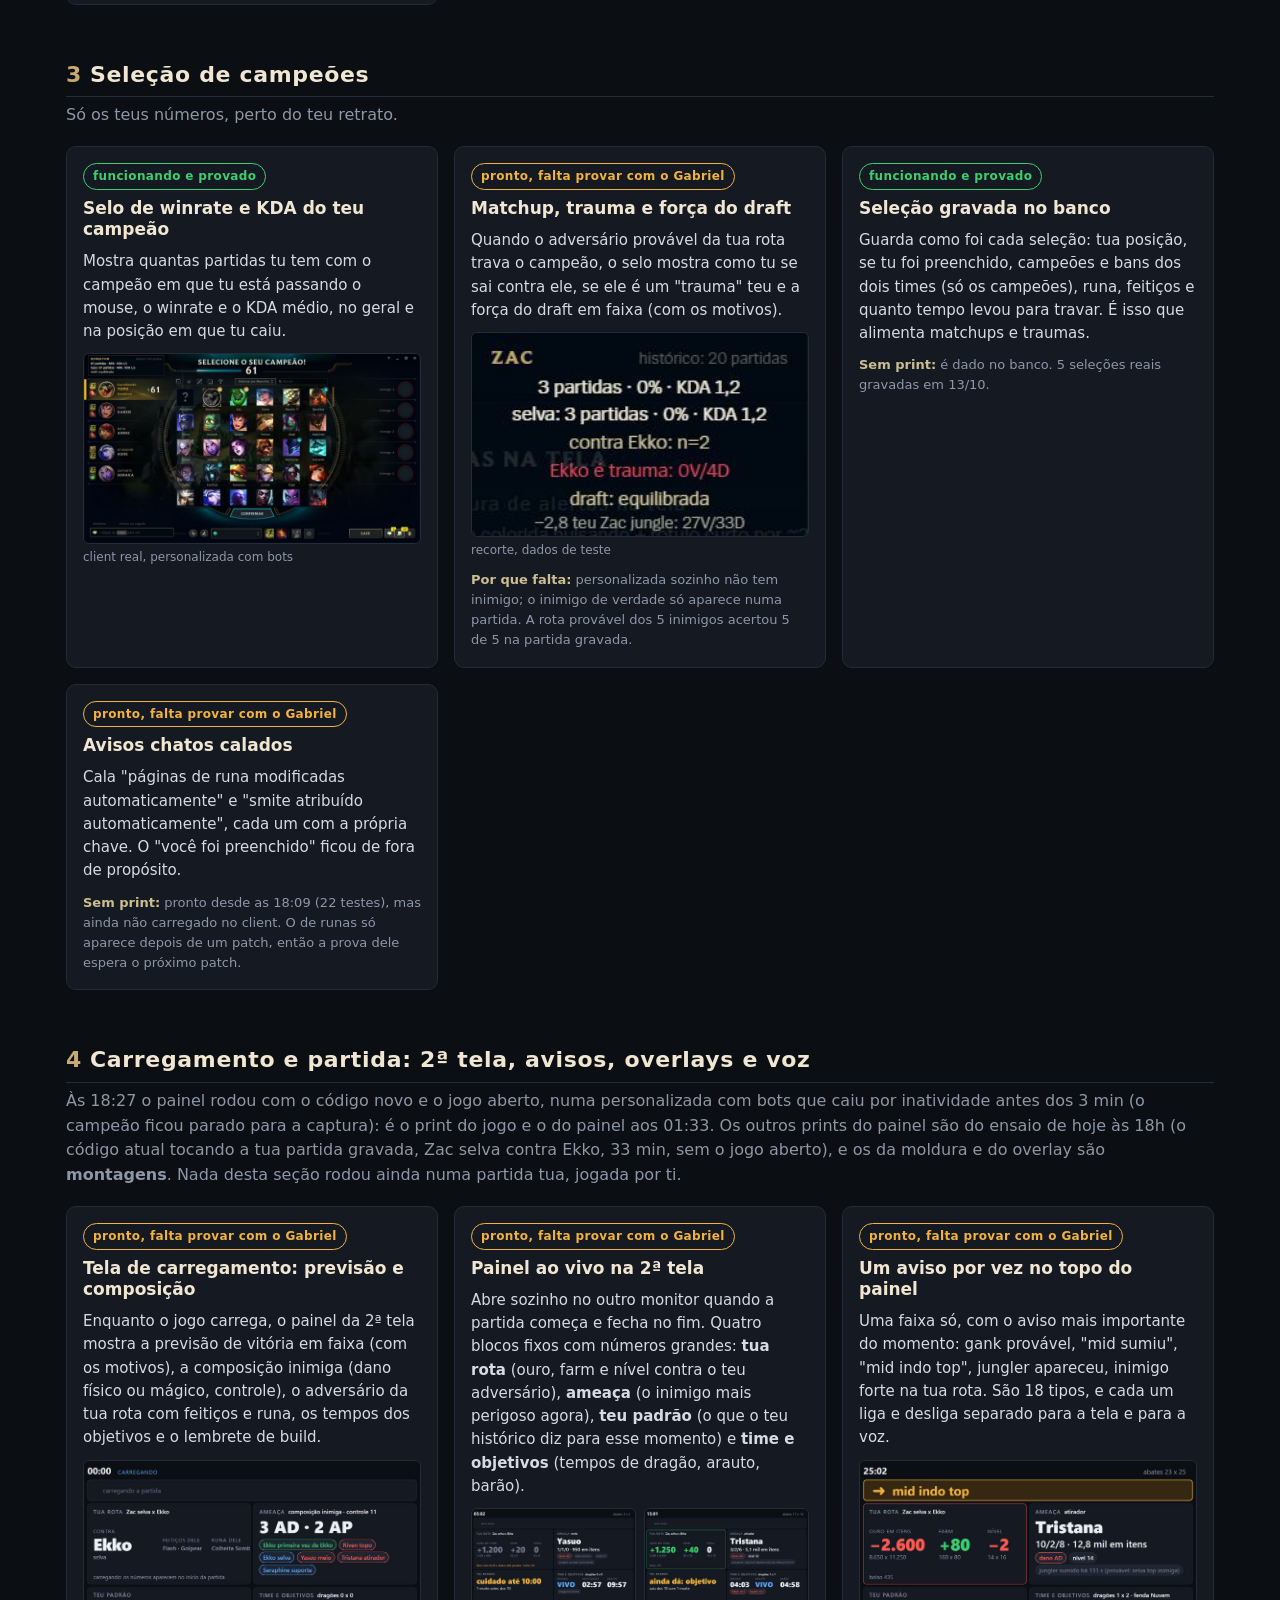
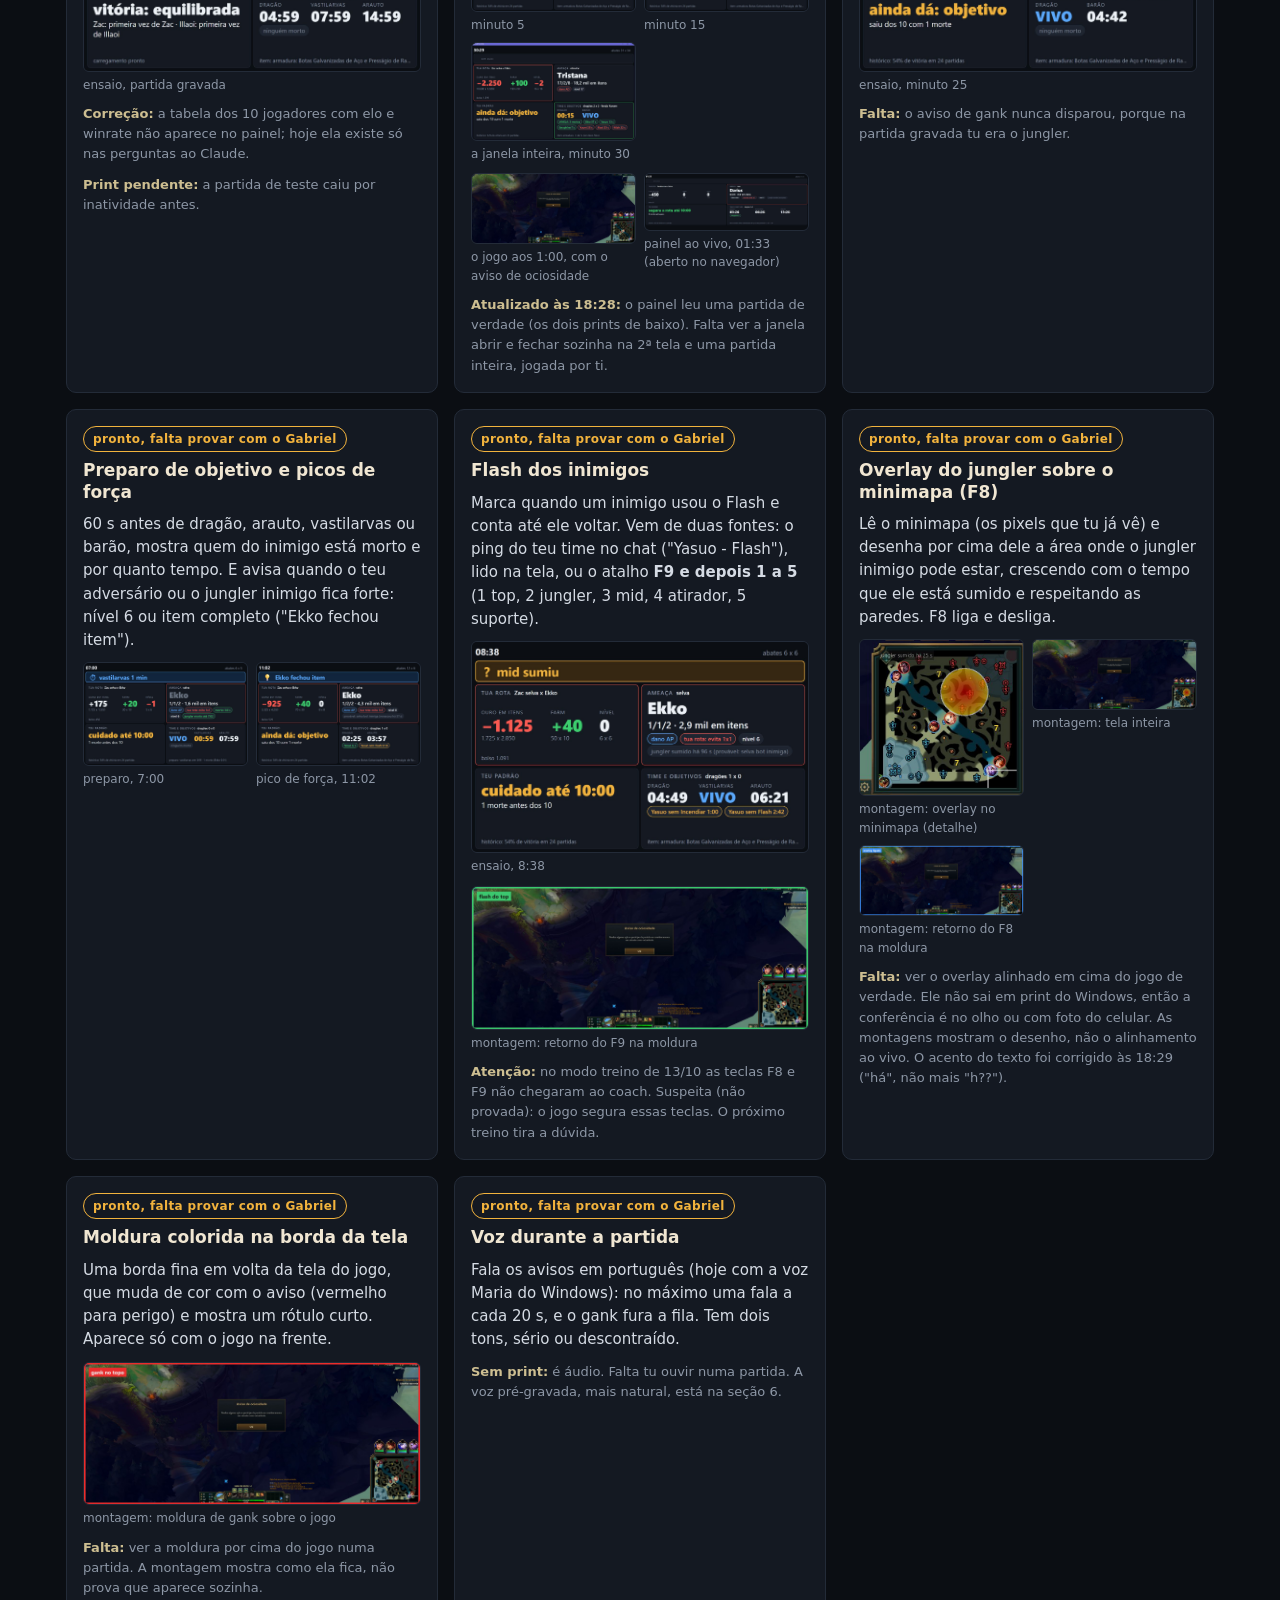
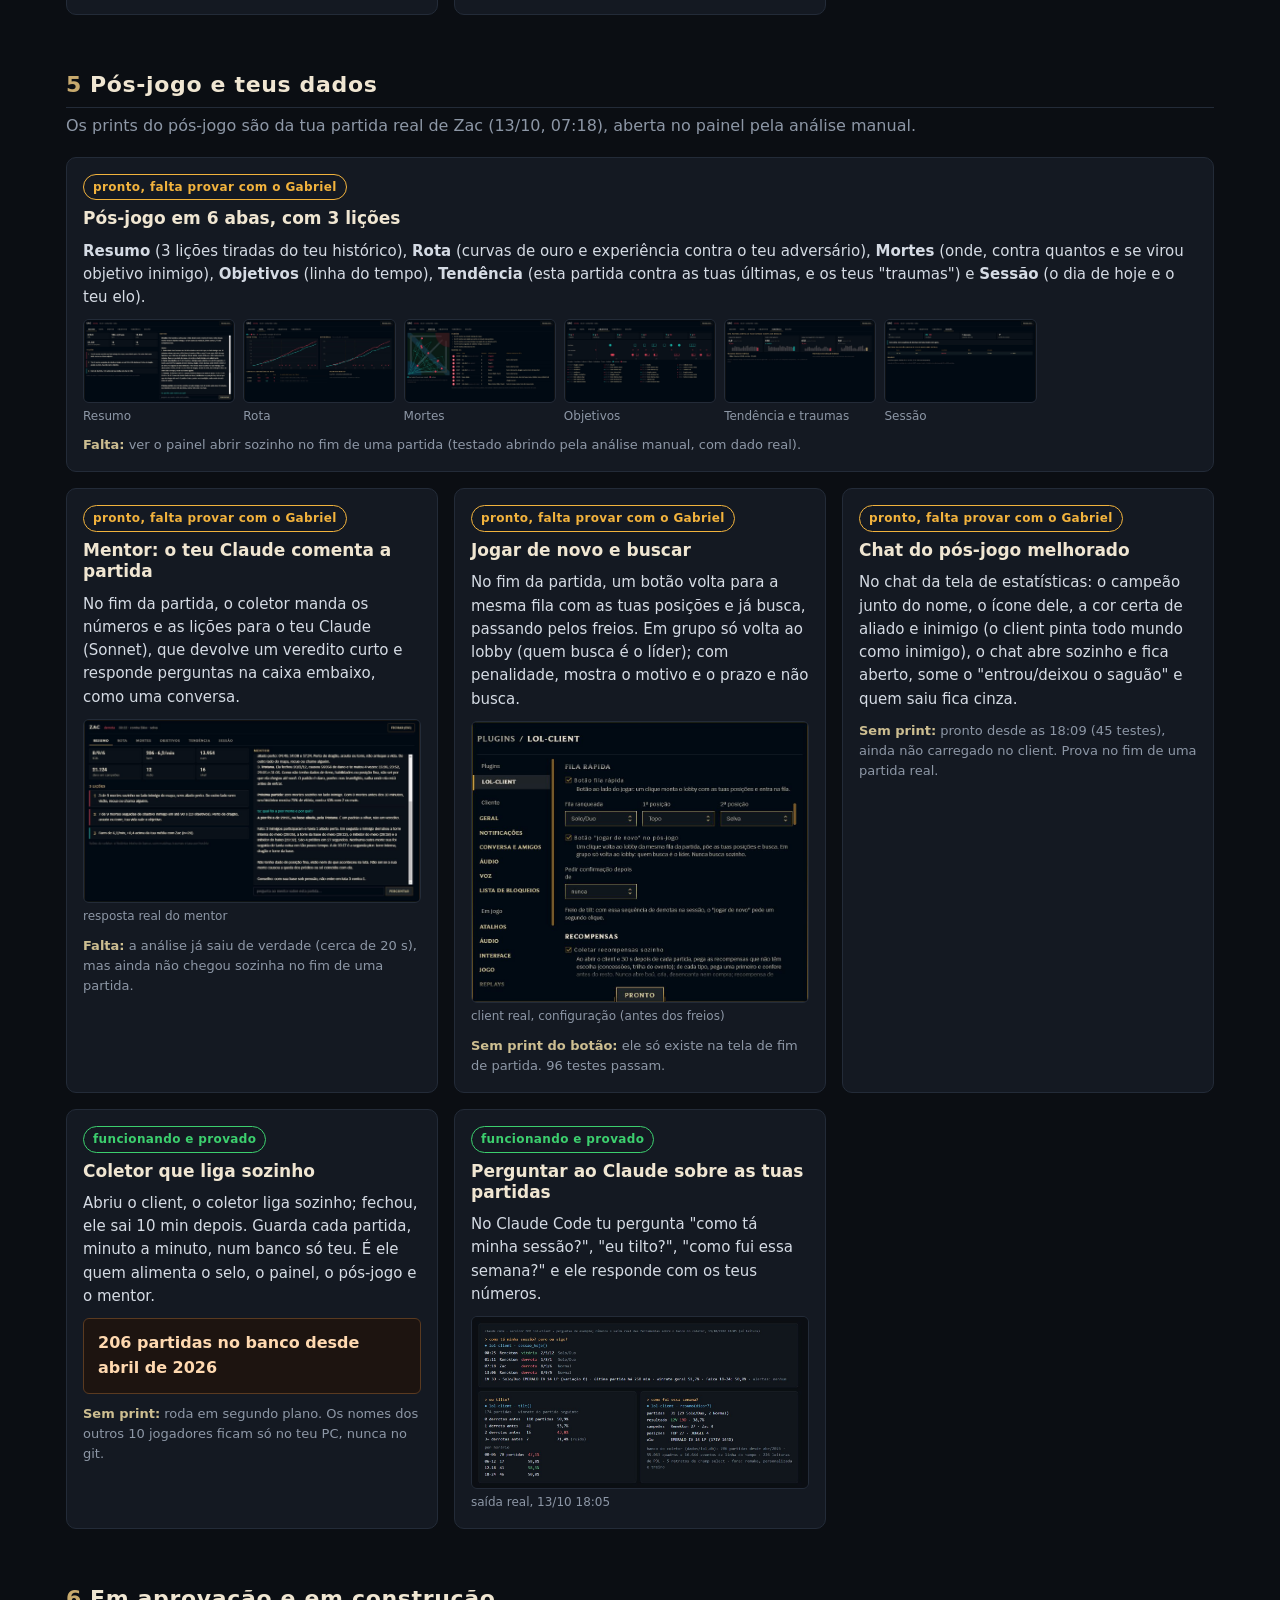
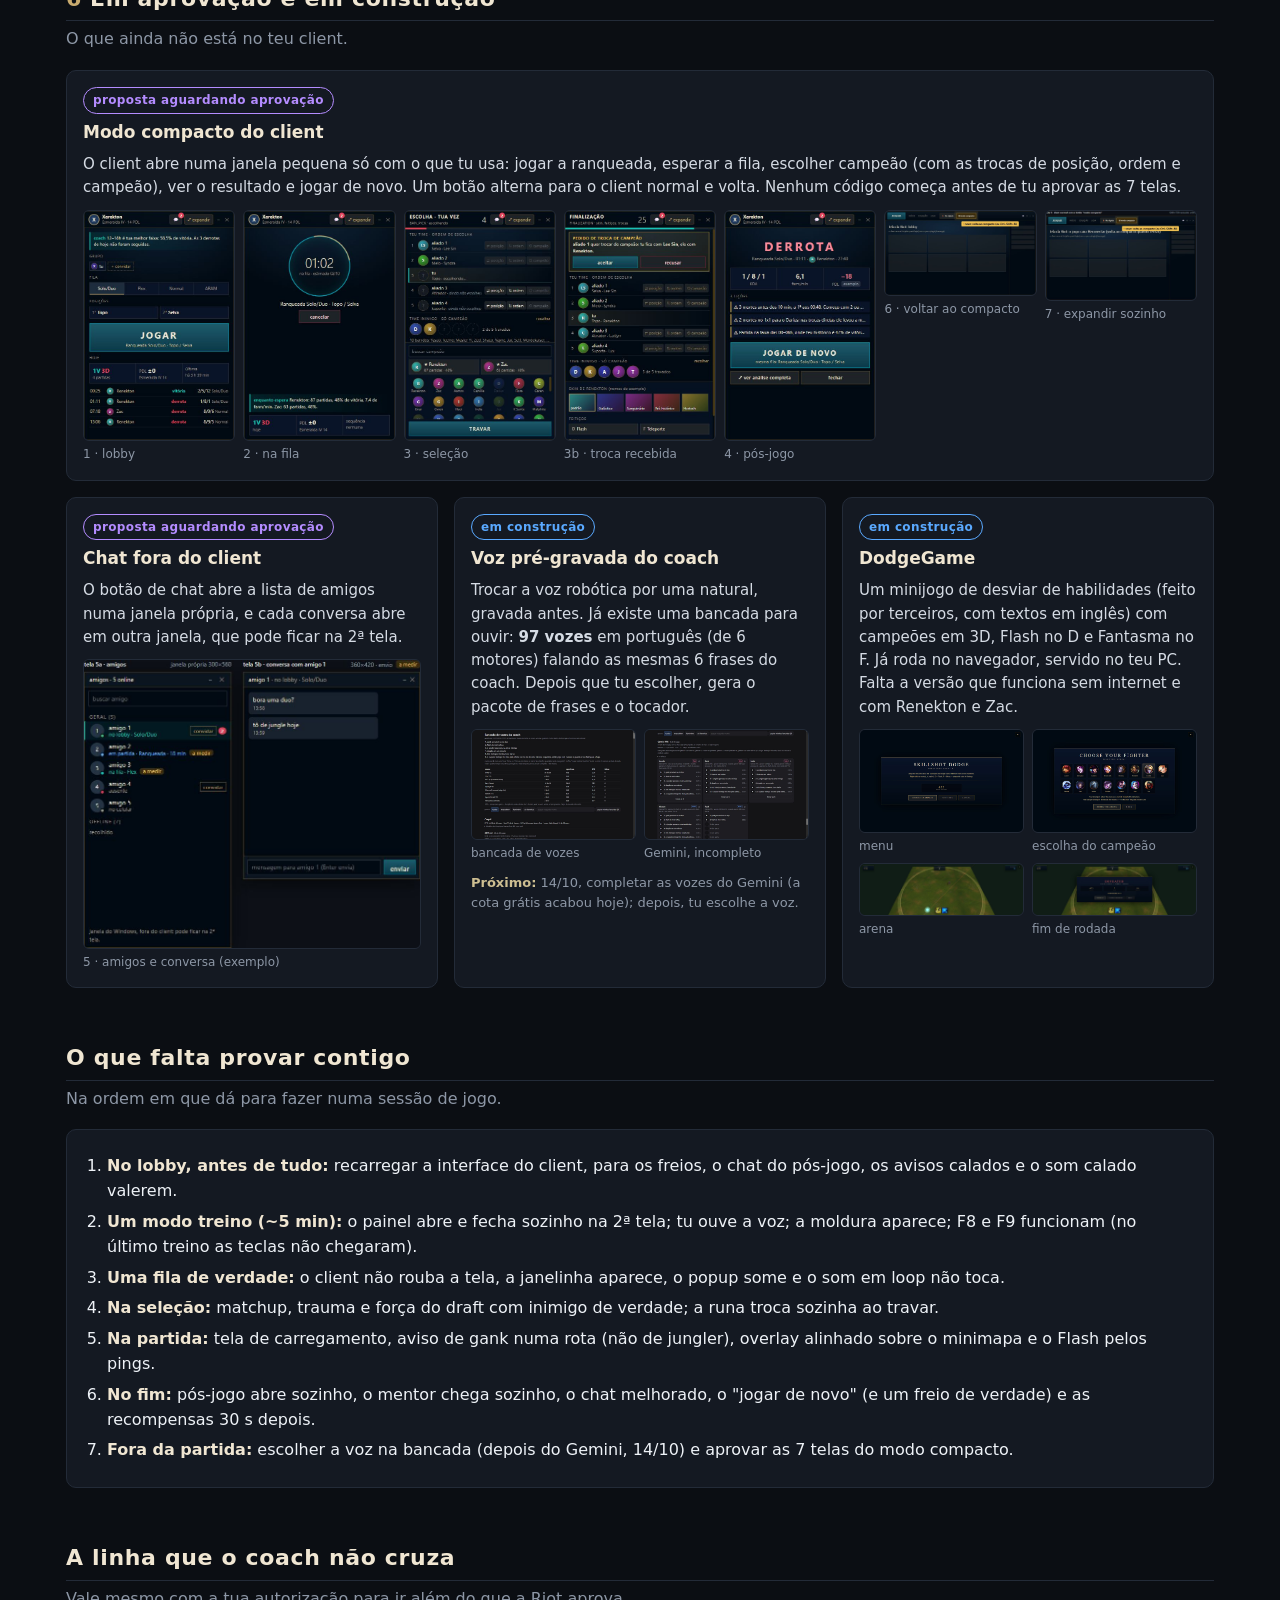
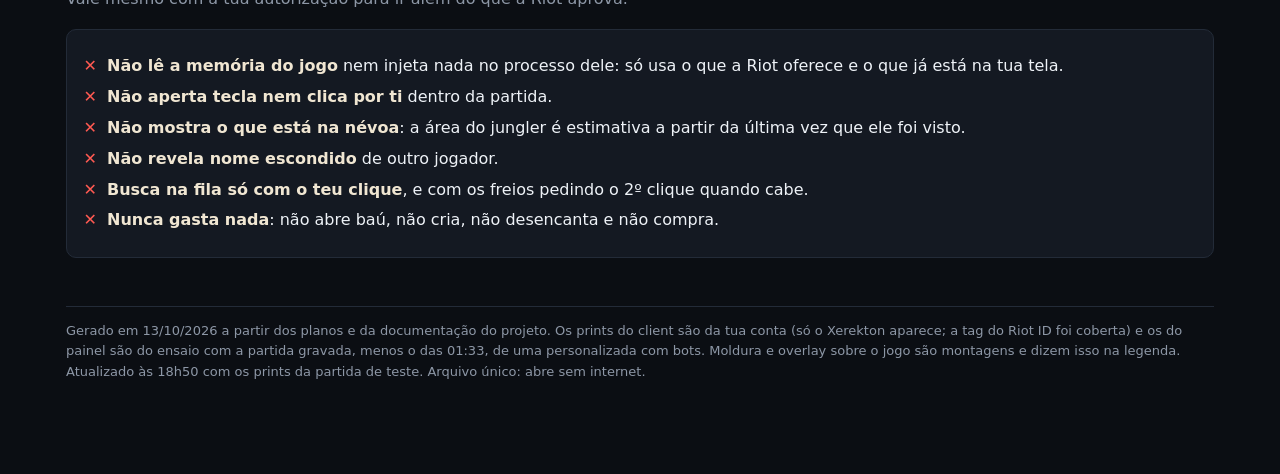
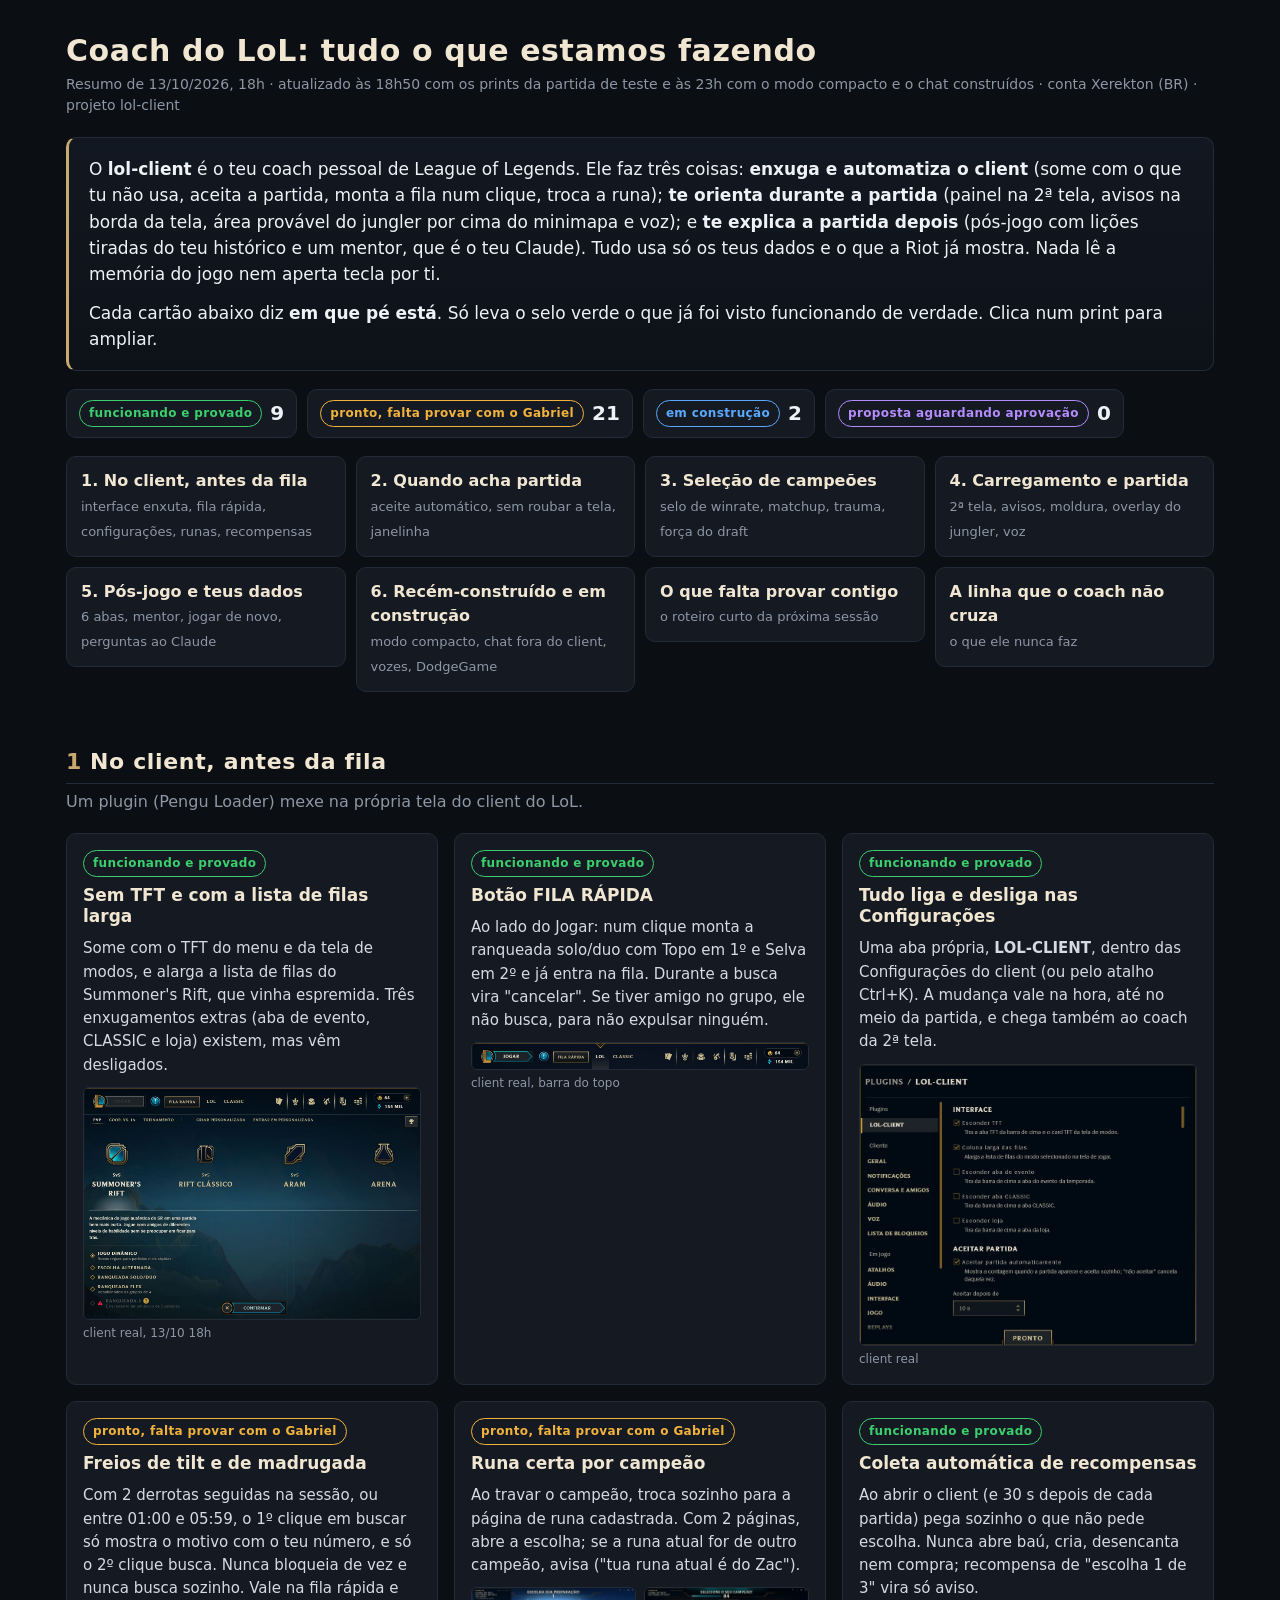
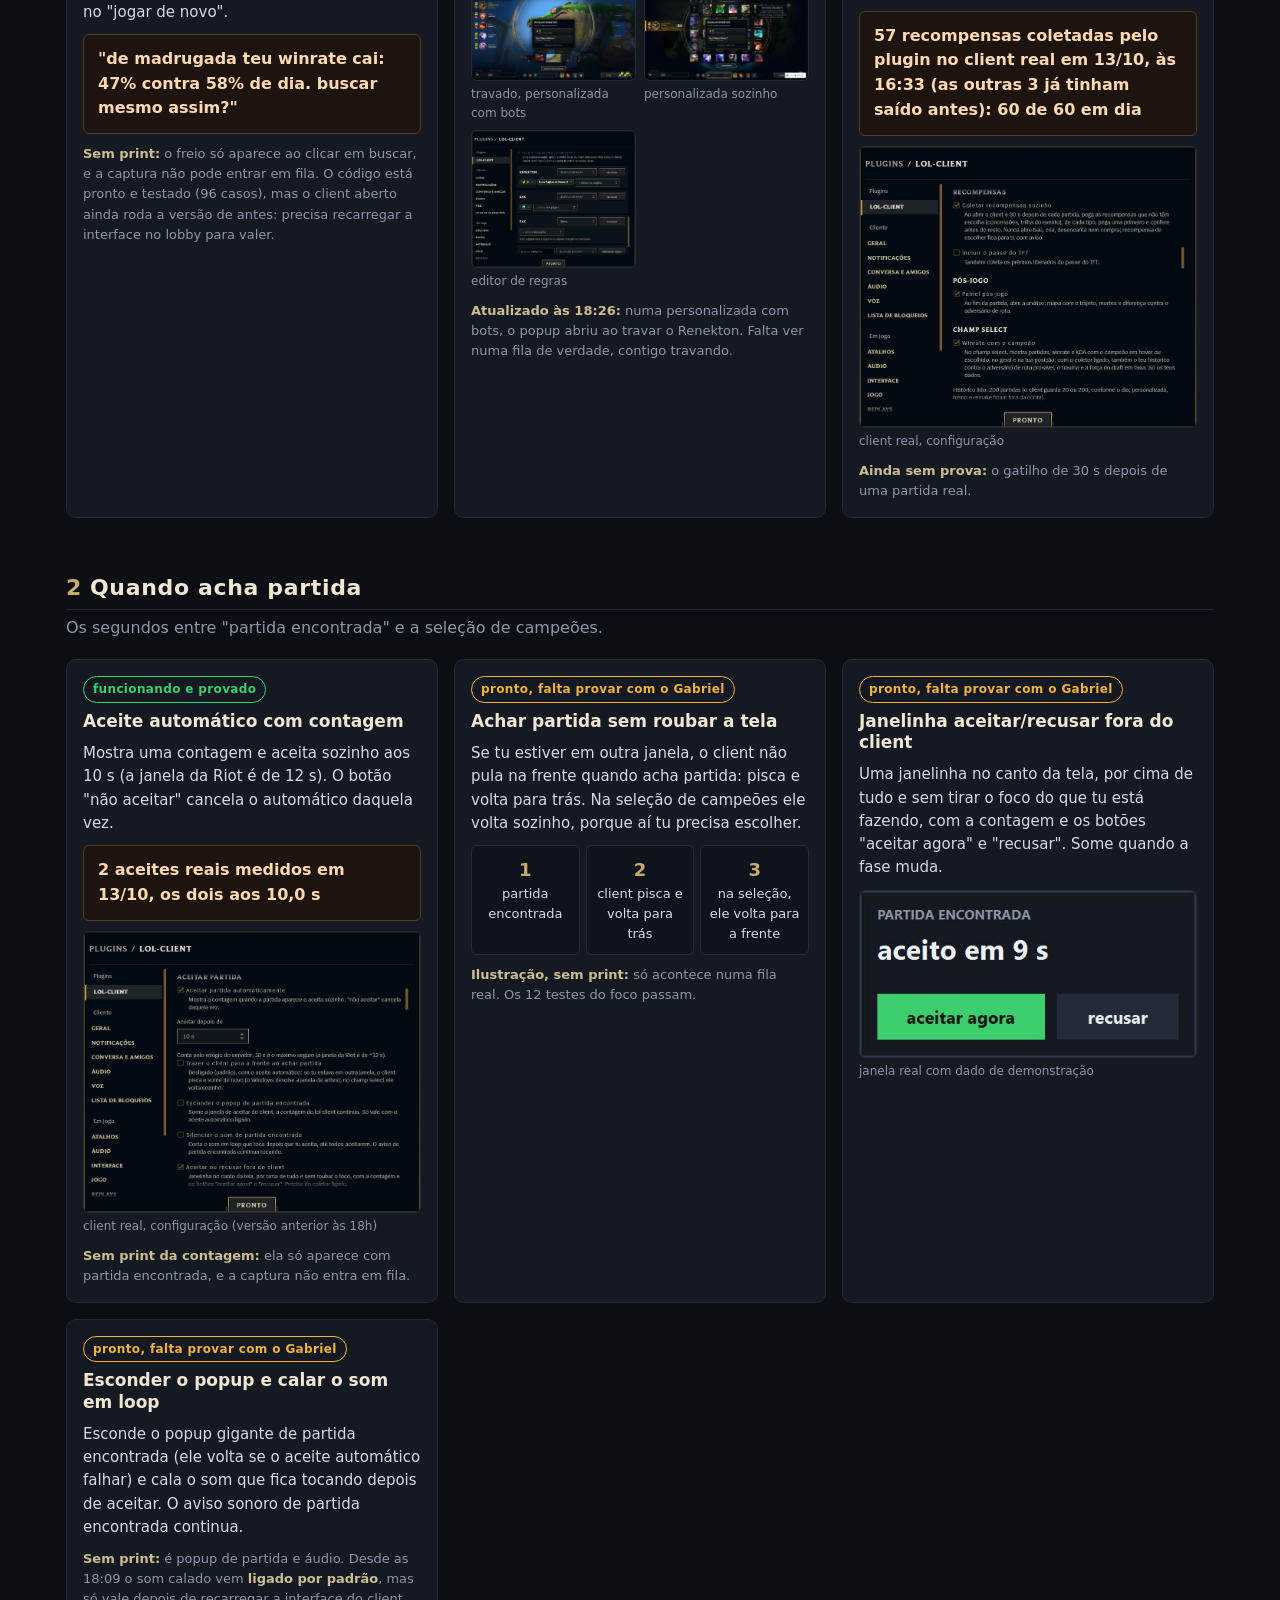
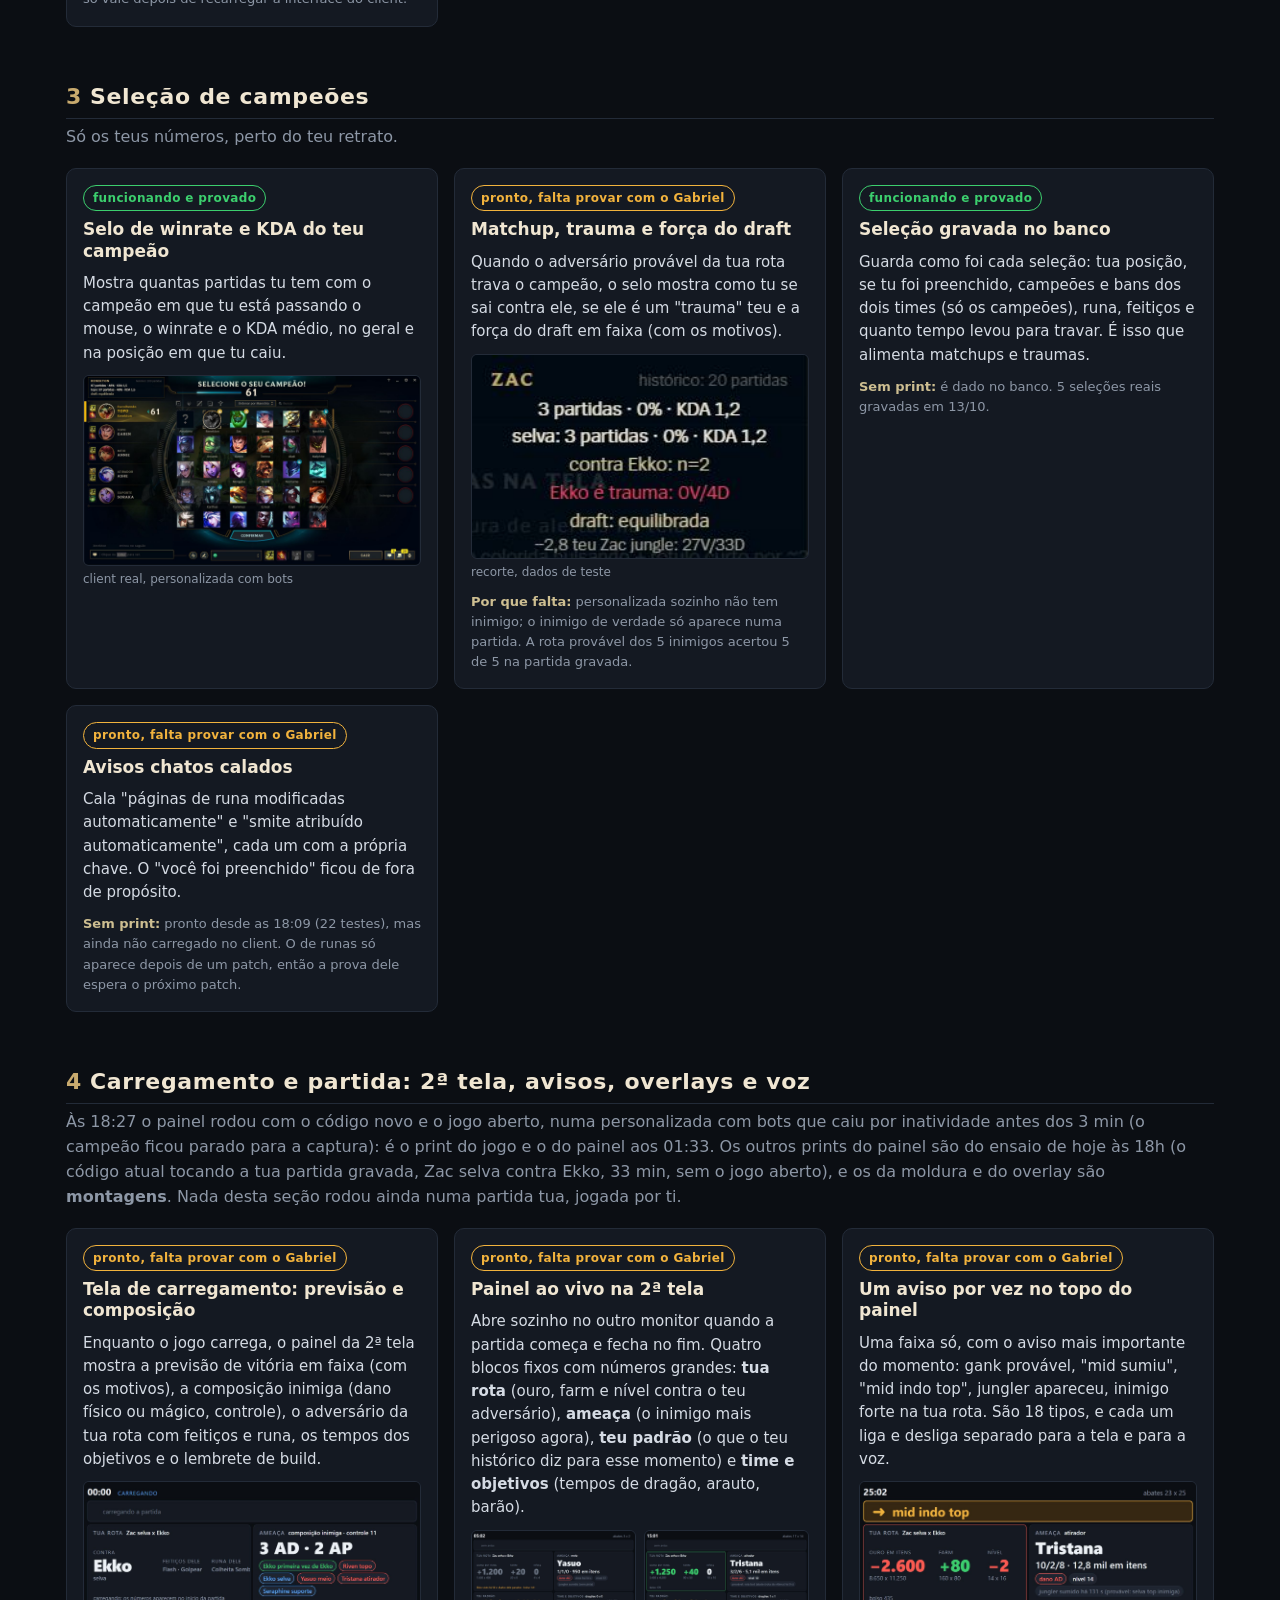
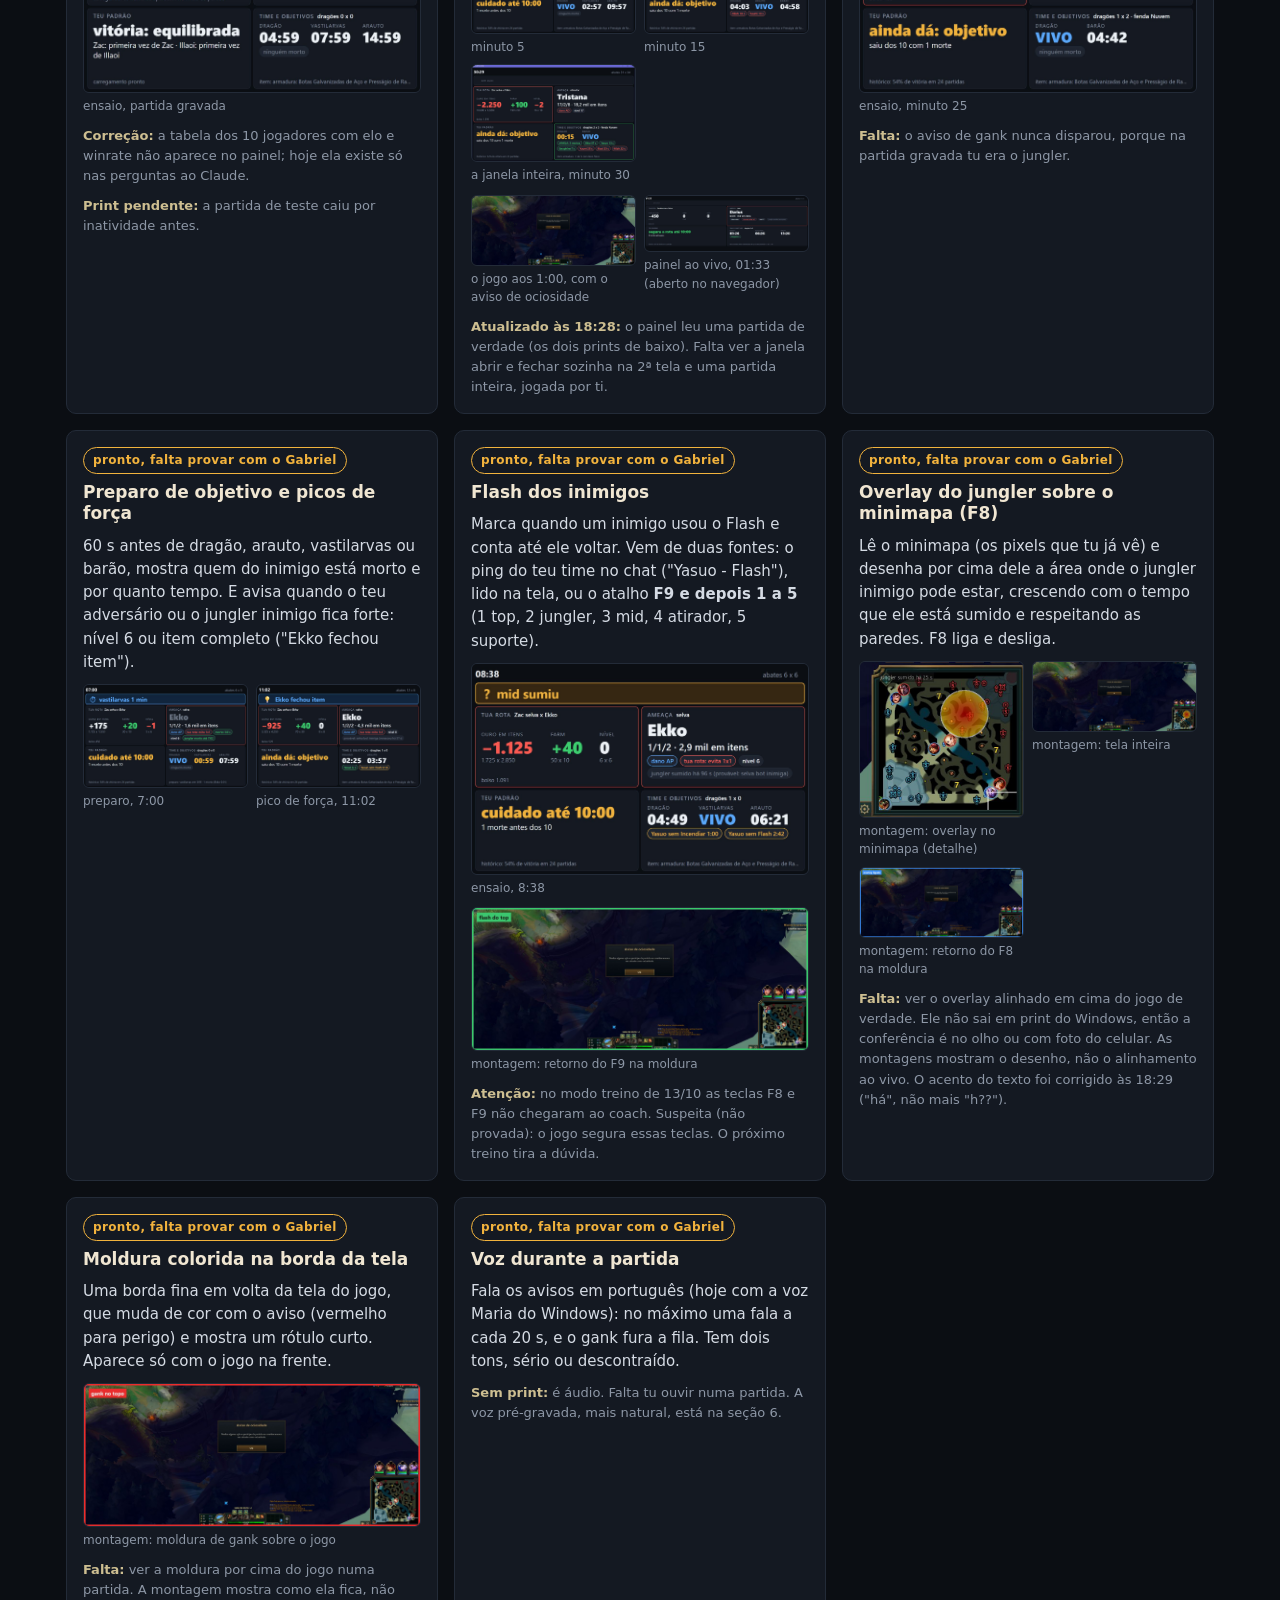
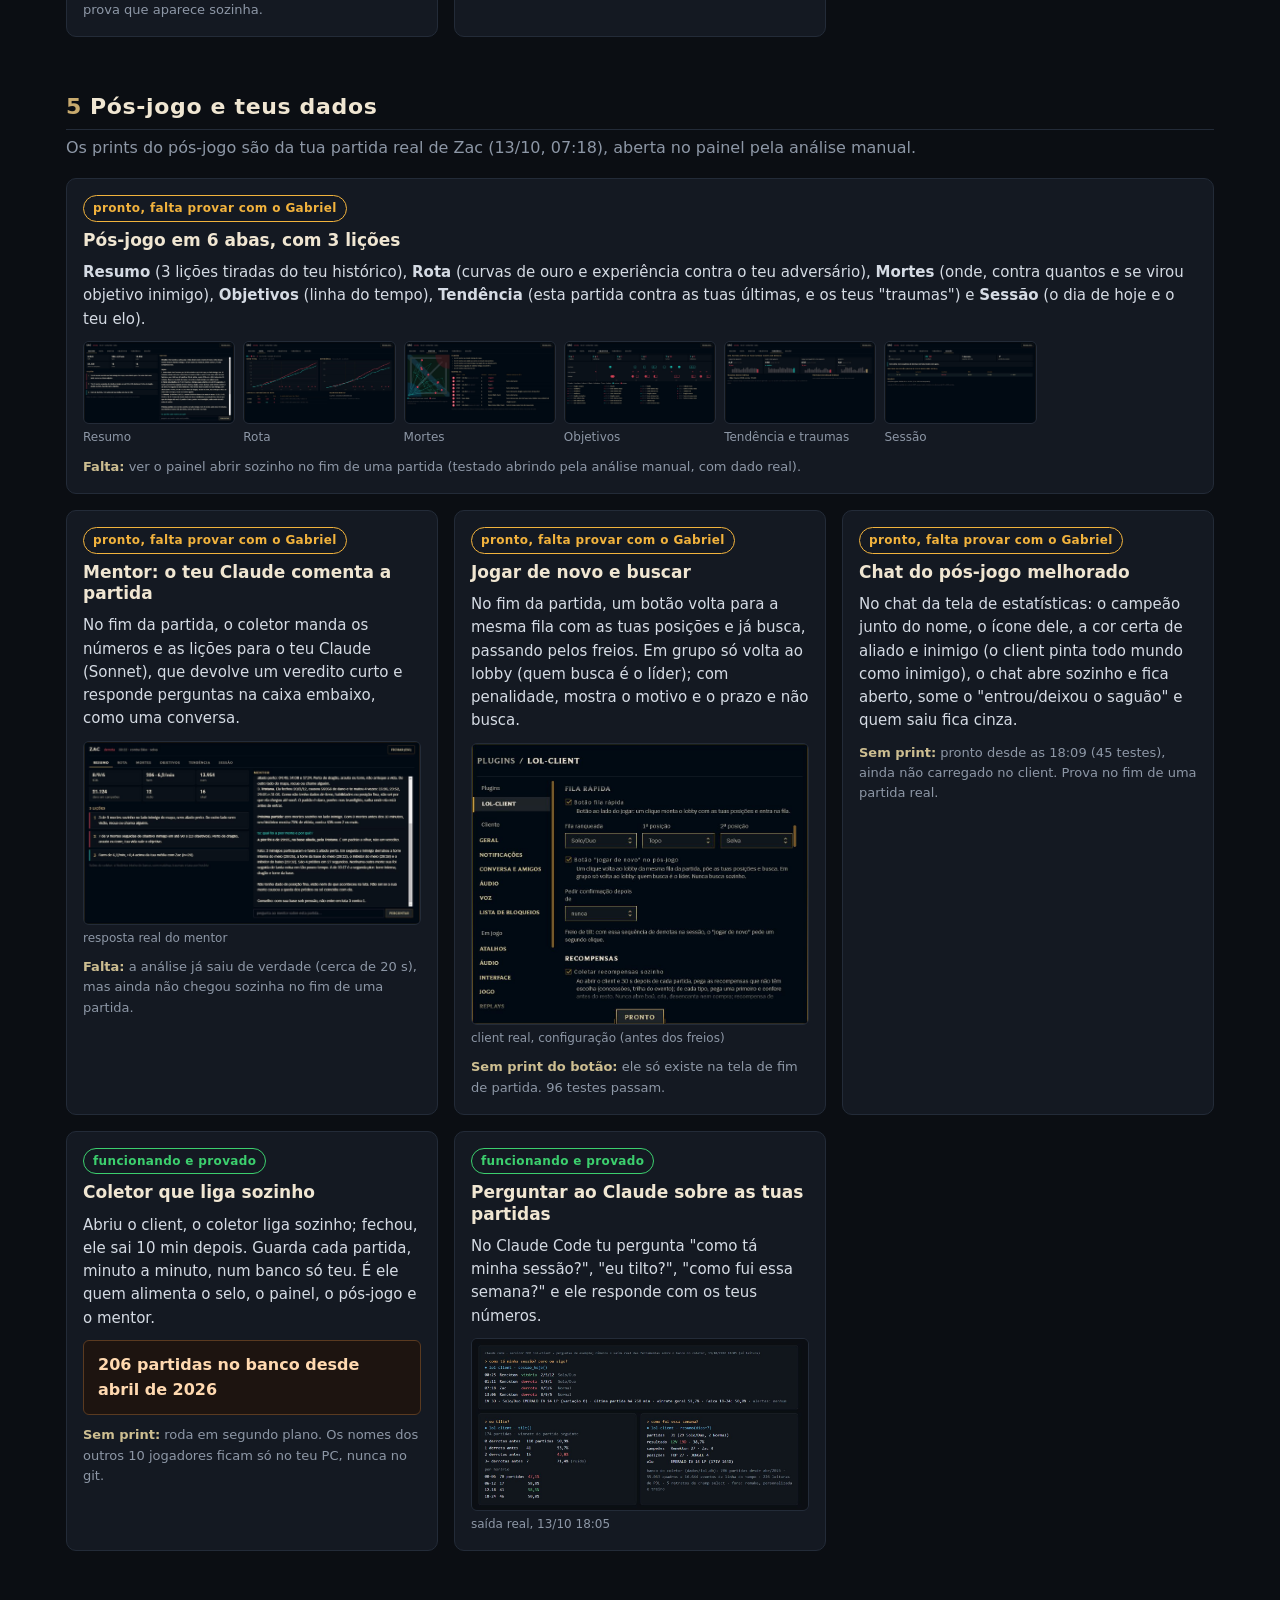
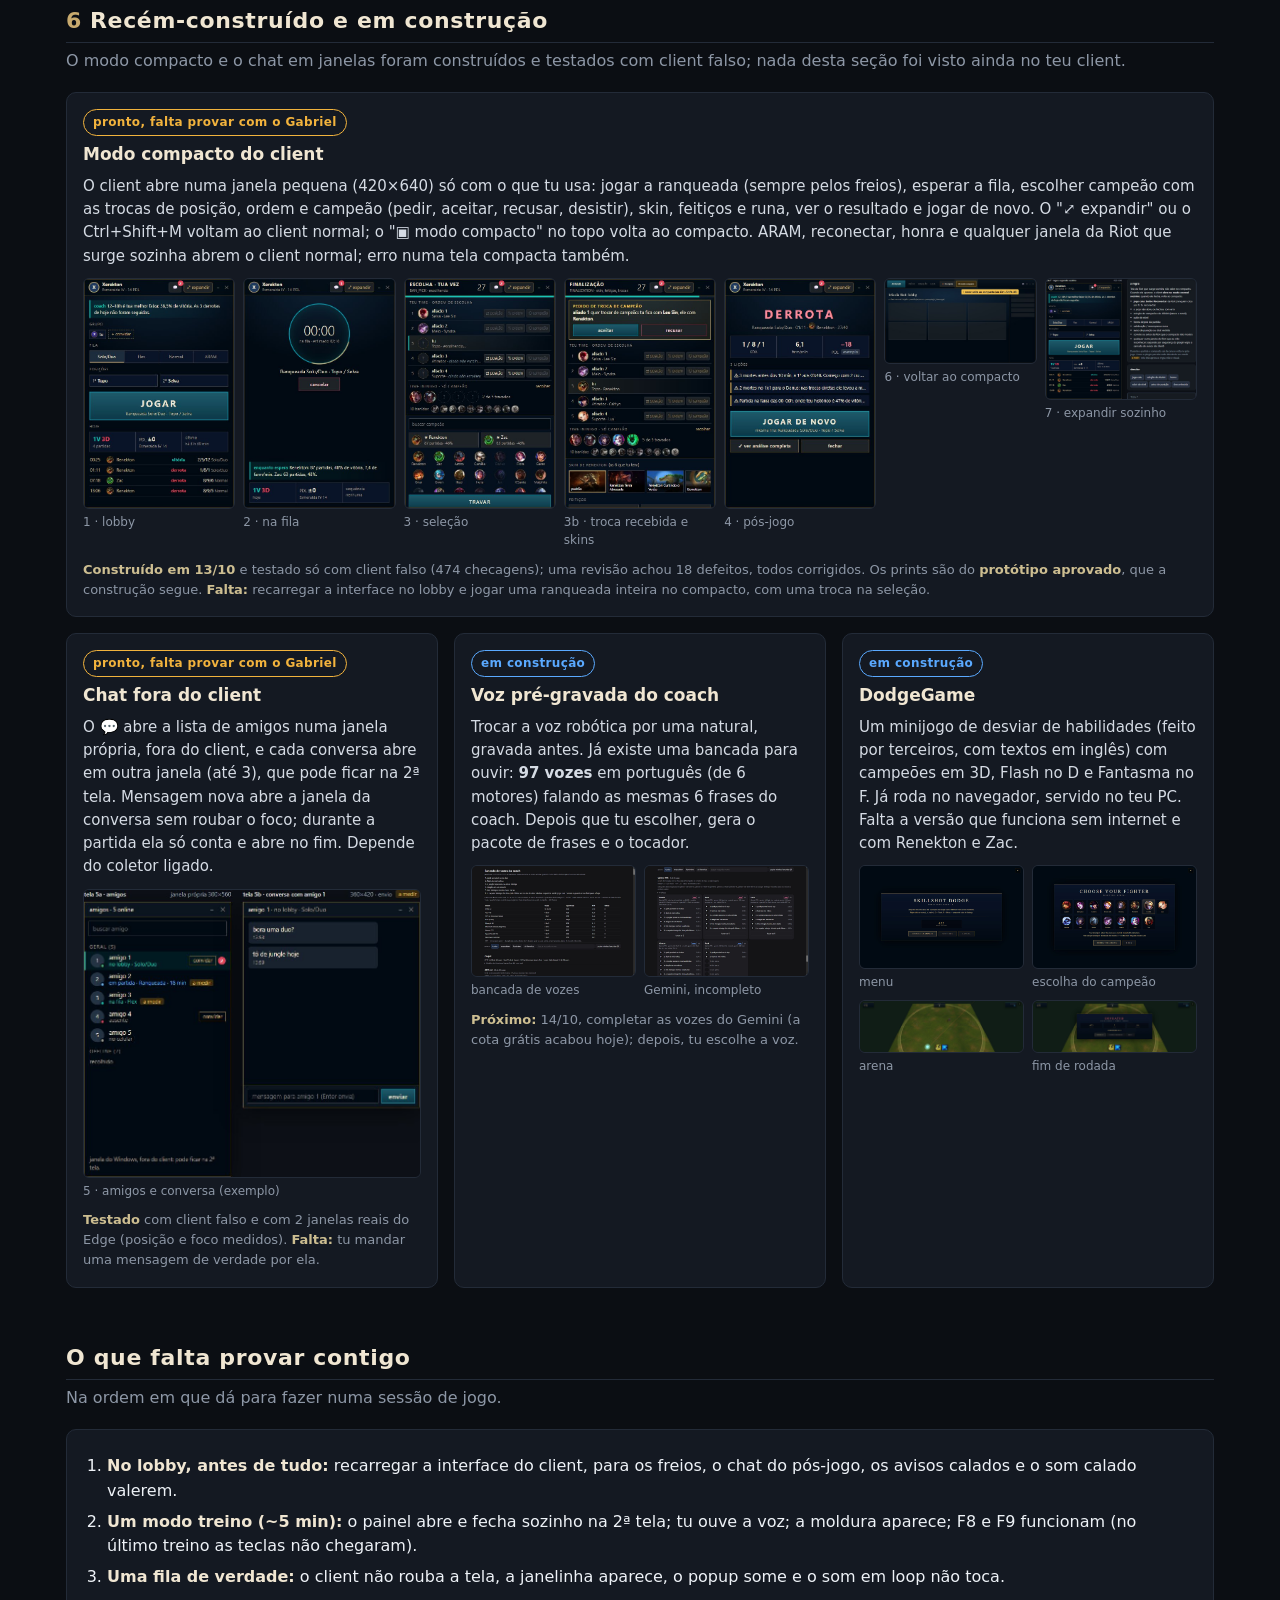
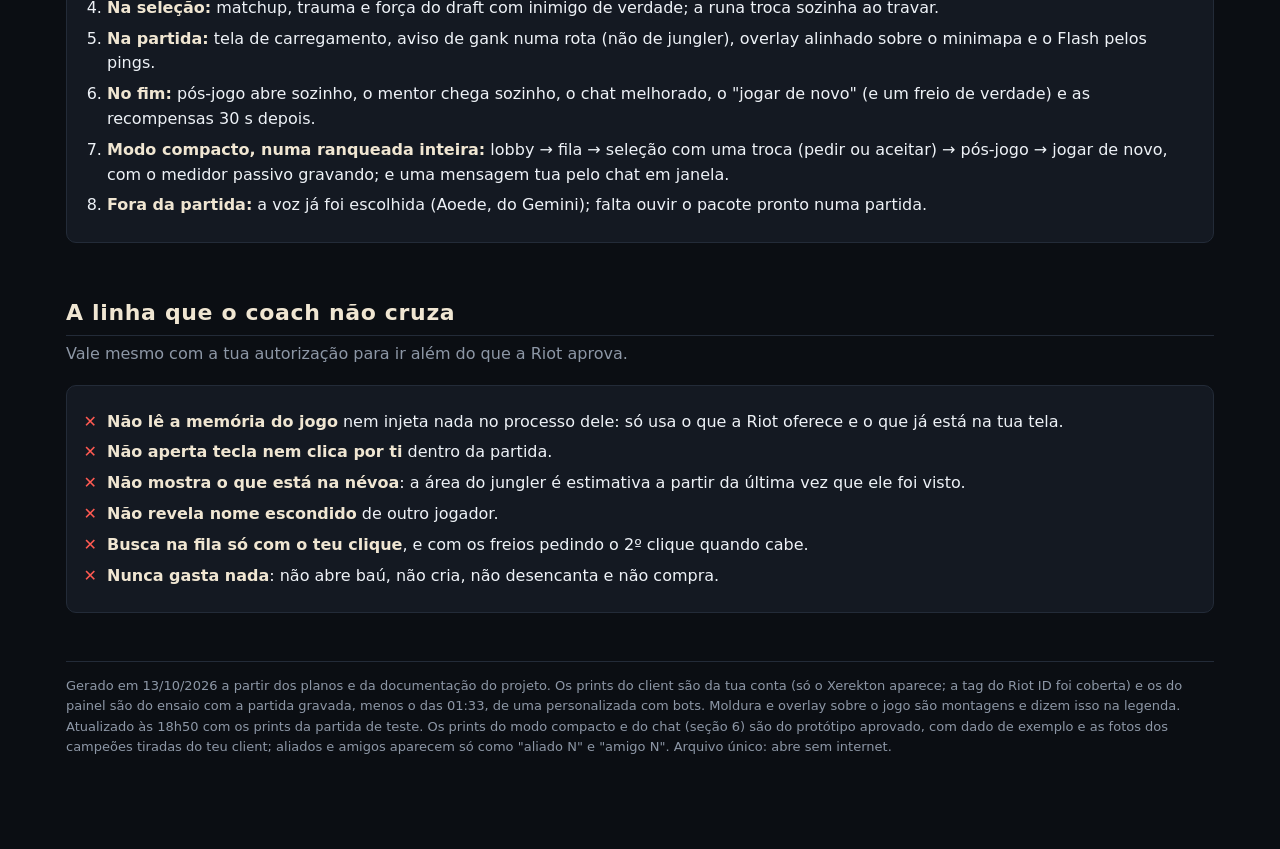
